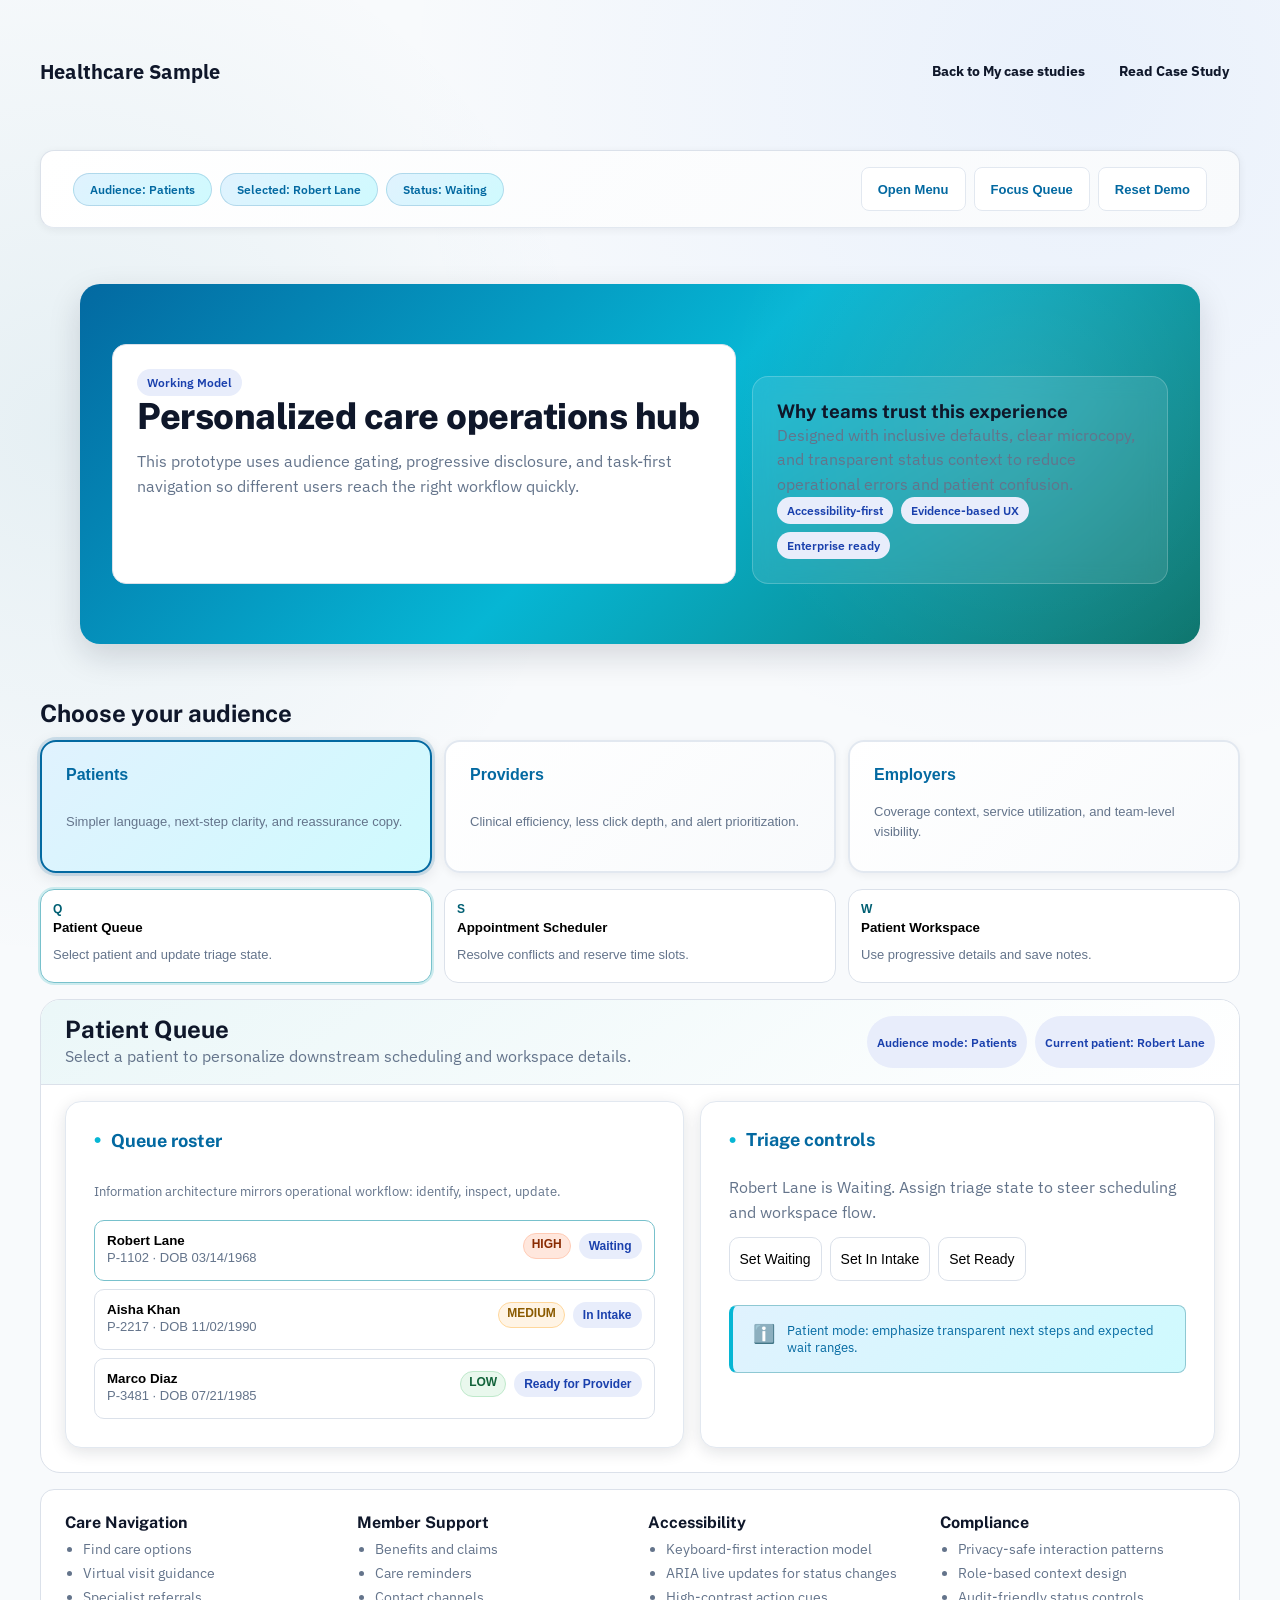
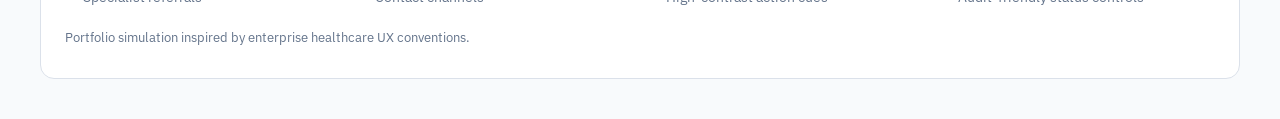
==== sample-healthcare.html @ 6c5a2706 "Initial commit" ====
<!doctype html>
<html lang="en" class="theme-healthcare">
  <head>
    <meta charset="UTF-8" />
    <meta name="viewport" content="width=device-width, initial-scale=1.0" />
    <title>Sample Work - Healthcare</title>
    <link rel="stylesheet" href="./domain-ui-themes.css" />
  </head>
  <body>
    <a class="skip-link" href="#mainExperience">Skip to patient operations</a>

    <main class="ui-shell health-shell">
      <header class="site-nav">
        <div class="brand">Healthcare Sample</div>
        <nav class="nav-links" aria-label="Page navigation">
          <a href="./index.html">Back to My case studies</a>
          <a href="./case-study-healthcare.html">Read Case Study</a>
        </nav>
      </header>

      <section class="utility-bar" aria-label="Persistent utility bar">
        <div class="utility-left">
          <span class="utility-chip" id="audienceChip">Audience: Patients</span>
          <span class="utility-chip" id="utilityPatientChip">Selected: Robert Lane</span>
          <span class="utility-chip" id="utilityStatusChip">Status: Waiting</span>
        </div>
        <div class="utility-right">
          <button class="utility-button" id="megaMenuToggle" type="button" aria-expanded="false" aria-controls="megaMenuPanel">Open Menu</button>
          <button class="utility-button" id="focusQueueBtn" type="button">Focus Queue</button>
          <button class="utility-button" id="resetDemoBtn" type="button">Reset Demo</button>
        </div>
      </section>

      <section id="megaMenuPanel" class="mega-menu" aria-label="Mega menu navigation">
        <div class="mega-grid">
          <article class="mega-col">
            <h3>Find Care</h3>
            <button type="button" data-spoke-jump="queue">Patient Queue and triage</button>
            <button type="button" data-spoke-jump="scheduler">Appointment slots</button>
            <button type="button" data-spoke-jump="workspace">Care workspace</button>
          </article>
          <article class="mega-col">
            <h3>Support</h3>
            <button type="button" data-audience="Patients">Patients guidance</button>
            <button type="button" data-audience="Providers">Providers workflow</button>
            <button type="button" data-audience="Employers">Employers oversight</button>
          </article>
          <article class="mega-col">
            <h3>Trust Center</h3>
            <p class="microcopy">HIPAA-aware design, keyboard-first controls, and plain-language guidance for safer care delivery.</p>
            <p class="microcopy">This is a portfolio simulation for enterprise healthcare UX patterns.</p>
          </article>
        </div>
      </section>

      <section class="hero-z">
        <article class="hero-main">
          <span class="ui-pill">Working Model</span>
          <h1>Personalized care operations hub</h1>
          <p>
            This prototype uses audience gating, progressive disclosure, and task-first navigation so different users reach the right workflow quickly.
          </p>
        </article>
        <aside class="hero-reassure" aria-label="Brand reassurance">
          <h3>Why teams trust this experience</h3>
          <p>
            Designed with inclusive defaults, clear microcopy, and transparent status context to reduce operational errors and patient confusion.
          </p>
          <div class="row-badges">
            <span class="ui-pill">Accessibility-first</span>
            <span class="ui-pill">Evidence-based UX</span>
            <span class="ui-pill">Enterprise ready</span>
          </div>
        </aside>
      </section>

      <section class="audience-gate" aria-label="Audience gating">
        <h2>Choose your audience</h2>
        <div class="audience-options" role="radiogroup" aria-label="Audience options">
          <button class="audience-card" type="button" data-audience="Patients" aria-pressed="true">
            <strong>Patients</strong>
            <span class="microcopy">Simpler language, next-step clarity, and reassurance copy.</span>
          </button>
          <button class="audience-card" type="button" data-audience="Providers" aria-pressed="false">
            <strong>Providers</strong>
            <span class="microcopy">Clinical efficiency, less click depth, and alert prioritization.</span>
          </button>
          <button class="audience-card" type="button" data-audience="Employers" aria-pressed="false">
            <strong>Employers</strong>
            <span class="microcopy">Coverage context, service utilization, and team-level visibility.</span>
          </button>
        </div>
      </section>

      <section class="task-rail" aria-label="Above-the-fold task rail">
        <button type="button" data-spoke="queue" aria-pressed="true">
          <span class="icon-label">Q</span>
          <strong>Patient Queue</strong>
          <span class="microcopy">Select patient and update triage state.</span>
        </button>
        <button type="button" data-spoke="scheduler" aria-pressed="false">
          <span class="icon-label">S</span>
          <strong>Appointment Scheduler</strong>
          <span class="microcopy">Resolve conflicts and reserve time slots.</span>
        </button>
        <button type="button" data-spoke="workspace" aria-pressed="false">
          <span class="icon-label">W</span>
          <strong>Patient Workspace</strong>
          <span class="microcopy">Use progressive details and save notes.</span>
        </button>
      </section>

      <section id="mainExperience" class="hub-and-spoke" aria-label="Hub and spoke operations model">
        <div class="hub-head">
          <div>
            <h2 id="hubTitle">Patient Queue</h2>
            <p id="hubContextText">Select a patient to personalize downstream scheduling and workspace details.</p>
          </div>
          <div class="row-badges">
            <span class="ui-pill" id="hubAudiencePill">Audience mode: Patients</span>
            <span class="ui-pill" id="hubPatientPill">Current patient: Robert Lane</span>
          </div>
        </div>

        <div class="hub-body">
          <section class="spoke is-visible" data-spoke-panel="queue">
            <div class="grid-two">
              <article class="panel">
                <h3>Queue roster</h3>
                <p class="microcopy">Information architecture mirrors operational workflow: identify, inspect, update.</p>
                <div class="patient-table" id="patientTable"></div>
              </article>

              <article class="panel">
                <h3>Triage controls</h3>
                <p id="queueContextLine">Select a patient to update status and care pathway.</p>
                <div class="action-row">
                  <button type="button" data-status="Waiting">Set Waiting</button>
                  <button type="button" data-status="In Intake">Set In Intake</button>
                  <button type="button" data-status="Ready for Provider">Set Ready</button>
                </div>
                <div class="info-alert" id="queueAudienceHint">Patient mode: emphasize transparent next steps and expected wait ranges.</div>
                <div class="live-region" aria-live="polite" id="queueLive"></div>
              </article>
            </div>
          </section>

          <section class="spoke" data-spoke-panel="scheduler">
            <div class="grid-two">
              <article class="panel">
                <h3>Slot board</h3>
                <p class="microcopy">Click a slot to schedule selected patient. Conflicts show prior to confirmation.</p>
                <div class="slot-list" id="slotList"></div>
              </article>

              <article class="panel">
                <h3>Contextual scheduling summary</h3>
                <p id="scheduleContextLine">No slot assigned yet.</p>
                <div class="ui-kpi">
                  <span class="ui-kpi-value" id="scheduledKpi">0</span>
                  <span class="ui-kpi-label">Newly scheduled visits</span>
                </div>
                <div class="info-alert" id="scheduleAudienceHint">Patient mode: display confidence language and appointment prep reminders.</div>
              </article>
            </div>
          </section>

          <section class="spoke" data-spoke-panel="workspace">
            <div class="grid-two">
              <article class="panel">
                <h3>Patient workspace</h3>
                <p id="workspaceContextLine">Personalized patient context appears here.</p>
                <details class="disclosure" open>
                  <summary>Intake checklist</summary>
                  <div class="disclosure-body check-list" id="taskChecklist"></div>
                </details>
                <details class="disclosure">
                  <summary>History and compliance</summary>
                  <div class="disclosure-body">
                    <p id="historyCopy">No history loaded yet.</p>
                  </div>
                </details>
              </article>

              <article class="panel">
                <h3>Notes and handoff</h3>
                <p class="microcopy">Progressive disclosure keeps advanced details optional while core tasks remain obvious.</p>
                <textarea id="workspaceNote" class="note-box" placeholder="Add note for cross-team handoff..."></textarea>
                <div class="action-row">
                  <button type="button" id="saveWorkspaceNote">Save note</button>
                </div>
                <div class="live-region" aria-live="polite" id="workspaceLive"></div>
              </article>
            </div>
          </section>
        </div>
      </section>

      <footer class="health-footer" aria-label="Comprehensive footer">
        <div class="health-footer-grid">
          <section>
            <h4>Care Navigation</h4>
            <ul>
              <li>Find care options</li>
              <li>Virtual visit guidance</li>
              <li>Specialist referrals</li>
            </ul>
          </section>
          <section>
            <h4>Member Support</h4>
            <ul>
              <li>Benefits and claims</li>
              <li>Care reminders</li>
              <li>Contact channels</li>
            </ul>
          </section>
          <section>
            <h4>Accessibility</h4>
            <ul>
              <li>Keyboard-first interaction model</li>
              <li>ARIA live updates for status changes</li>
              <li>High-contrast action cues</li>
            </ul>
          </section>
          <section>
            <h4>Compliance</h4>
            <ul>
              <li>Privacy-safe interaction patterns</li>
              <li>Role-based context design</li>
              <li>Audit-friendly status controls</li>
            </ul>
          </section>
        </div>
        <p class="microcopy">Portfolio simulation inspired by enterprise healthcare UX conventions.</p>
      </footer>
    </main>

    <script>
      const seedPatients = [
        {
          id: 'P-1102',
          name: 'Robert Lane',
          dob: '03/14/1968',
          severity: 'high',
          status: 'Waiting',
          provider: 'Dr. Smith',
          history: 'Diabetes management follow-up; previous visit marked no-show risk medium.',
          tasks: [
            { id: 'insurance', label: 'Insurance verified', done: false },
            { id: 'vitals', label: 'Vitals captured', done: false },
            { id: 'consent', label: 'Consent signed', done: false }
          ],
          note: '',
          expanded: false
        },
        {
          id: 'P-2217',
          name: 'Aisha Khan',
          dob: '11/02/1990',
          severity: 'medium',
          status: 'In Intake',
          provider: 'Dr. Patel',
          history: 'Follow-up from urgent care; allergy review pending confirmation.',
          tasks: [
            { id: 'insurance', label: 'Insurance verified', done: true },
            { id: 'vitals', label: 'Vitals captured', done: true },
            { id: 'consent', label: 'Consent signed', done: false }
          ],
          note: '',
          expanded: false
        },
        {
          id: 'P-3481',
          name: 'Marco Diaz',
          dob: '07/21/1985',
          severity: 'low',
          status: 'Ready for Provider',
          provider: 'Dr. Nguyen',
          history: 'Routine preventive visit; intake complete and waiting in room B.',
          tasks: [
            { id: 'insurance', label: 'Insurance verified', done: true },
            { id: 'vitals', label: 'Vitals captured', done: true },
            { id: 'consent', label: 'Consent signed', done: true }
          ],
          note: '',
          expanded: false
        }
      ];

      const seedSlots = [
        { time: '09:00 AM', state: 'booked', label: 'Booked', patientId: null },
        { time: '09:30 AM', state: 'available', label: 'Available', patientId: null },
        { time: '10:00 AM', state: 'conflict', label: 'Conflict risk', patientId: null },
        { time: '10:30 AM', state: 'booked', label: 'Booked', patientId: null },
        { time: '11:00 AM', state: 'available', label: 'Available', patientId: null },
        { time: '11:30 AM', state: 'available', label: 'Available', patientId: null },
        { time: '01:00 PM', state: 'booked', label: 'Booked', patientId: null },
        { time: '01:30 PM', state: 'available', label: 'Available', patientId: null }
      ];

      let patients = JSON.parse(JSON.stringify(seedPatients));
      let slots = JSON.parse(JSON.stringify(seedSlots));
      let selectedPatientIndex = 0;

      const audienceCopy = {
        Patients: {
          queue: 'Patient mode: emphasize transparent next steps and expected wait ranges.',
          scheduler: 'Patient mode: display confidence language and appointment prep reminders.'
        },
        Providers: {
          queue: 'Provider mode: highlight triage urgency and handoff readiness in fewer clicks.',
          scheduler: 'Provider mode: prioritize conflicts and fast reassignment to available providers.'
        },
        Employers: {
          queue: 'Employer mode: summarize status with care progress indicators and operational visibility.',
          scheduler: 'Employer mode: show capacity patterns and throughput impact by schedule decisions.'
        }
      };

      const audienceChip = document.getElementById('audienceChip');
      const utilityPatientChip = document.getElementById('utilityPatientChip');
      const utilityStatusChip = document.getElementById('utilityStatusChip');
      const megaMenuToggle = document.getElementById('megaMenuToggle');
      const megaMenuPanel = document.getElementById('megaMenuPanel');
      const focusQueueBtn = document.getElementById('focusQueueBtn');
      const resetDemoBtn = document.getElementById('resetDemoBtn');

      const audienceButtons = Array.from(document.querySelectorAll('.audience-card'));
      const railButtons = Array.from(document.querySelectorAll('[data-spoke]'));
      const spokePanels = Array.from(document.querySelectorAll('[data-spoke-panel]'));
      const spokeJumpButtons = Array.from(document.querySelectorAll('[data-spoke-jump]'));
      const audienceQuickButtons = Array.from(document.querySelectorAll('#megaMenuPanel [data-audience]'));

      const hubTitle = document.getElementById('hubTitle');
      const hubContextText = document.getElementById('hubContextText');
      const hubAudiencePill = document.getElementById('hubAudiencePill');
      const hubPatientPill = document.getElementById('hubPatientPill');

      const patientTable = document.getElementById('patientTable');
      const queueContextLine = document.getElementById('queueContextLine');
      const queueAudienceHint = document.getElementById('queueAudienceHint');
      const queueLive = document.getElementById('queueLive');

      const slotList = document.getElementById('slotList');
      const scheduleContextLine = document.getElementById('scheduleContextLine');
      const scheduledKpi = document.getElementById('scheduledKpi');
      const scheduleAudienceHint = document.getElementById('scheduleAudienceHint');

      const workspaceContextLine = document.getElementById('workspaceContextLine');
      const taskChecklist = document.getElementById('taskChecklist');
      const historyCopy = document.getElementById('historyCopy');
      const workspaceNote = document.getElementById('workspaceNote');
      const saveWorkspaceNote = document.getElementById('saveWorkspaceNote');
      const workspaceLive = document.getElementById('workspaceLive');

      function currentPatient() {
        return patients[selectedPatientIndex];
      }

      function severityClass(level) {
        if (level === 'high') return 'severity-pill sev-high';
        if (level === 'medium') return 'severity-pill sev-medium';
        return 'severity-pill sev-low';
      }

      function setSpoke(spoke) {
        railButtons.forEach((btn) => {
          btn.setAttribute('aria-pressed', String(btn.dataset.spoke === spoke));
        });
        spokePanels.forEach((panel) => {
          panel.classList.toggle('is-visible', panel.dataset.spokePanel === spoke);
        });

        if (spoke === 'queue') {
          hubTitle.textContent = 'Patient Queue';
          hubContextText.textContent = 'Select a patient to personalize downstream scheduling and workspace details.';
        } else if (spoke === 'scheduler') {
          hubTitle.textContent = 'Appointment Scheduler';
          hubContextText.textContent = 'Choose slots and resolve conflicts with contextual audience guidance.';
        } else {
          hubTitle.textContent = 'Patient Workspace';
          hubContextText.textContent = 'Progressive disclosure reveals details only when needed for focused care delivery.';
        }
      }

      function setAudience(audience) {
        audienceButtons.forEach((btn) => {
          btn.setAttribute('aria-pressed', String(btn.dataset.audience === audience));
        });
        audienceChip.textContent = `Audience: ${audience}`;
        hubAudiencePill.textContent = `Audience mode: ${audience}`;
        queueAudienceHint.textContent = audienceCopy[audience].queue;
        scheduleAudienceHint.textContent = audienceCopy[audience].scheduler;
      }

      function renderUtility() {
        const patient = currentPatient();
        utilityPatientChip.textContent = `Selected: ${patient.name}`;
        utilityStatusChip.textContent = `Status: ${patient.status}`;
        hubPatientPill.textContent = `Current patient: ${patient.name}`;
      }

      function renderQueue() {
        patientTable.innerHTML = '';
        patients.forEach((patient, index) => {
          const row = document.createElement('article');
          row.className = `patient-row${index === selectedPatientIndex ? ' is-selected' : ''}${patient.expanded ? ' is-expanded' : ''}`;

          const mainButton = document.createElement('button');
          mainButton.type = 'button';
          mainButton.className = 'patient-main';
          mainButton.innerHTML = `
            <span>
              <strong>${patient.name}</strong><br />
              <span class="microcopy">${patient.id} · DOB ${patient.dob}</span>
            </span>
            <span class="row-badges">
              <span class="${severityClass(patient.severity)}">${patient.severity.toUpperCase()}</span>
              <span class="ui-pill">${patient.status}</span>
            </span>
          `;

          mainButton.addEventListener('click', () => {
            selectedPatientIndex = index;
            updateAll();
            queueLive.textContent = `${patient.name} selected.`;
          });

          const details = document.createElement('div');
          details.className = 'patient-more';
          details.innerHTML = `<p>Provider: ${patient.provider}</p><p>${patient.history}</p>`;

          const expandBtn = document.createElement('button');
          expandBtn.type = 'button';
          expandBtn.className = 'utility-button';
          expandBtn.textContent = patient.expanded ? 'Hide details' : 'Show details';
          expandBtn.addEventListener('click', (event) => {
            event.stopPropagation();
            patient.expanded = !patient.expanded;
            updateAll();
          });

          details.appendChild(expandBtn);
          row.appendChild(mainButton);
          row.appendChild(details);
          patientTable.appendChild(row);
        });

        const selected = currentPatient();
        queueContextLine.textContent = `${selected.name} is ${selected.status}. Assign triage state to steer scheduling and workspace flow.`;
      }

      function renderScheduler() {
        const selected = currentPatient();
        slotList.innerHTML = '';

        slots.forEach((slot) => {
          const btn = document.createElement('button');
          btn.type = 'button';
          btn.className = `slot-row ${slot.state === 'booked' ? 'is-booked' : ''}${slot.state === 'conflict' ? ' is-conflict' : ''}${slot.state === 'scheduled' ? ' is-scheduled' : ''}`;
          btn.disabled = slot.state === 'booked';
          const assignText = slot.patientId ? ` · ${slot.patientId}` : '';
          btn.innerHTML = `<span><strong>${slot.time}</strong><br /><span class="microcopy">${slot.label}${assignText}</span></span><span>${slot.state === 'conflict' ? 'Resolve' : 'Select'}</span>`;

          btn.addEventListener('click', () => {
            if (slot.state === 'booked') return;

            if (slot.state === 'conflict') {
              slot.state = 'available';
              slot.label = 'Conflict resolved';
              updateAll();
              scheduleContextLine.textContent = `Conflict at ${slot.time} resolved. Choose again to schedule ${selected.name}.`;
              return;
            }

            slot.state = 'scheduled';
            slot.label = 'Scheduled';
            slot.patientId = selected.name;
            selected.status = 'Scheduled';
            scheduleContextLine.textContent = `${selected.name} scheduled at ${slot.time} with ${selected.provider}.`;
            updateAll();
          });

          slotList.appendChild(btn);
        });

        const scheduled = slots.filter((slot) => slot.state === 'scheduled').length;
        scheduledKpi.textContent = String(scheduled);
      }

      function renderWorkspace() {
        const selected = currentPatient();
        workspaceContextLine.textContent = `${selected.name} · ${selected.id} · Current status: ${selected.status}`;
        historyCopy.textContent = selected.history;
        workspaceNote.value = selected.note;

        taskChecklist.innerHTML = '';
        selected.tasks.forEach((task, idx) => {
          const label = document.createElement('label');
          const input = document.createElement('input');
          input.type = 'checkbox';
          input.checked = task.done;
          input.addEventListener('change', () => {
            selected.tasks[idx].done = input.checked;
            workspaceLive.textContent = `${task.label} ${input.checked ? 'completed' : 'reopened'} for ${selected.name}.`;
          });
          const text = document.createElement('span');
          text.textContent = task.label;
          label.appendChild(input);
          label.appendChild(text);
          taskChecklist.appendChild(label);
        });
      }

      function updateAll() {
        renderUtility();
        renderQueue();
        renderScheduler();
        renderWorkspace();
      }

      railButtons.forEach((btn) => {
        btn.addEventListener('click', () => {
          setSpoke(btn.dataset.spoke);
        });
      });

      spokeJumpButtons.forEach((btn) => {
        btn.addEventListener('click', () => {
          setSpoke(btn.dataset.spokeJump);
          megaMenuPanel.classList.remove('is-open');
          megaMenuToggle.setAttribute('aria-expanded', 'false');
        });
      });

      audienceButtons.forEach((btn) => {
        btn.addEventListener('click', () => {
          setAudience(btn.dataset.audience);
        });
      });

      audienceQuickButtons.forEach((btn) => {
        btn.addEventListener('click', () => {
          setAudience(btn.dataset.audience);
          megaMenuPanel.classList.remove('is-open');
          megaMenuToggle.setAttribute('aria-expanded', 'false');
        });
      });

      megaMenuToggle.addEventListener('click', () => {
        const open = !megaMenuPanel.classList.contains('is-open');
        megaMenuPanel.classList.toggle('is-open', open);
        megaMenuToggle.setAttribute('aria-expanded', String(open));
      });

      focusQueueBtn.addEventListener('click', () => {
        setSpoke('queue');
        document.getElementById('mainExperience').scrollIntoView({ behavior: 'smooth', block: 'start' });
      });

      resetDemoBtn.addEventListener('click', () => {
        patients = JSON.parse(JSON.stringify(seedPatients));
        slots = JSON.parse(JSON.stringify(seedSlots));
        selectedPatientIndex = 0;
        setAudience('Patients');
        setSpoke('queue');
        queueLive.textContent = 'Demo reset to default state.';
        workspaceLive.textContent = '';
        updateAll();
      });

      document.querySelectorAll('[data-status]').forEach((btn) => {
        btn.addEventListener('click', () => {
          const patient = currentPatient();
          patient.status = btn.dataset.status;
          queueLive.textContent = `${patient.name} status changed to ${patient.status}.`;
          updateAll();
        });
      });

      saveWorkspaceNote.addEventListener('click', () => {
        const patient = currentPatient();
        patient.note = workspaceNote.value.trim();
        workspaceLive.textContent = patient.note ? `Note saved for ${patient.name}.` : `Note cleared for ${patient.name}.`;
      });

      setAudience('Patients');
      setSpoke('queue');
      updateAll();
    </script>

    <style>
      /* ═══════════════════════════════════════════════════════════
         HEALTHCARE PREMIUM UI/UX DESIGN SYSTEM
         Medical-grade colors, accessibility-first, enterprise-ready
         ═══════════════════════════════════════════════════════════ */

      :root {
        --hc-primary: #0369a1;      /* Deep clinical blue */
        --hc-secondary: #06b6d4;    /* Cyan accent */
        --hc-success: #10b981;      /* Healthy green */
        --hc-warning: #f59e0b;      /* Caution amber */
        --hc-danger: #ef4444;       /* Alert red */
        --hc-neutral-light: #f8fafc;
        --hc-neutral-mid: #e2e8f0;
        --hc-neutral-dark: #1e293b;
        --hc-shadow-sm: 0 2px 8px rgba(15,23,42,.06);
        --hc-shadow-md: 0 4px 16px rgba(15,23,42,.12);
        --hc-shadow-lg: 0 12px 32px rgba(15,23,42,.15);
      }

      /* ── PREMIUM ANIMATION LIBRARY ── */
      @keyframes hcFadeInUp {
        from { opacity:0; transform:translateY(20px); }
        to   { opacity:1; transform:translateY(0); }
      }
      @keyframes hcSlideInLeft {
        from { opacity:0; transform:translateX(-24px); }
        to   { opacity:1; transform:translateX(0); }
      }
      @keyframes hcSlideInRight {
        from { opacity:0; transform:translateX(24px); }
        to   { opacity:1; transform:translateX(0); }
      }
      @keyframes hcPulseUrgent {
        0%,100%  { box-shadow: 0 0 0 0 rgba(239,68,68,.6), 0 4px 16px rgba(239,68,68,.2); }
        50%      { box-shadow: 0 0 0 12px rgba(239,68,68,0),  0 4px 16px rgba(239,68,68,.1); }
      }
      @keyframes hcPulseWait {
        0%,100%  { box-shadow: 0 0 0 0 rgba(245,158,11,.5), 0 4px 16px rgba(245,158,11,.15); }
        50%      { box-shadow: 0 0 0 10px rgba(245,158,11,0), 0 4px 16px rgba(245,158,11,.08); }
      }
      @keyframes hcPulseSuccess {
        0%,100%  { box-shadow: 0 0 0 0 rgba(16,185,129,.5), 0 4px 16px rgba(16,185,129,.15); }
        50%      { box-shadow: 0 0 0 10px rgba(16,185,129,0), 0 4px 16px rgba(16,185,129,.08); }
      }
      @keyframes hcCountUp {
        from { transform:scale(.6); opacity:0; }
        to   { transform:scale(1);  opacity:1; }
      }
      @keyframes hcHeartbeat {
        0%,100% { transform:scale(1); }
        25%     { transform:scale(1.05); }
        50%     { transform:scale(1.1); }
        75%     { transform:scale(1.05); }
      }
      @keyframes hcGlow {
        0%   { box-shadow:0 0 0 0 rgba(3,105,161,.6); }
        100% { box-shadow:0 0 0 12px rgba(3,105,161,0); }
      }
      @keyframes hcShimmer {
        0%   { background-position:-1000px 0; }
        100% { background-position: 1000px 0; }
      }
      @keyframes hcBounceIn {
        0%   { transform:scale(0); opacity:0; }
        60%  { transform:scale(1.15); opacity:1; }
        100% { transform:scale(1); }
      }
      @keyframes hcStatusPulse {
        0%,100% { opacity:1; }
        50%      { opacity:.5; }
      }

      /* ── UTILITY ANIMATIONS ── */
      .anim-hc-fade { animation: hcFadeInUp .5s ease both; }
      .anim-hc-slide { animation: hcSlideInLeft .4s ease both; }
      .anim-hc-pulse { animation: hcPulseWait 2s infinite; }

      /* ── HERO SECTION PREMIUM REDESIGN ── */
      .hero-z {
        background: linear-gradient(135deg, #0369a1 0%, #06b6d4 50%, #0f766e 100%);
        padding: 60px 32px;
        border-radius: 20px;
        color: white;
        margin: 40px;
        box-shadow: var(--hc-shadow-lg);
        position: relative;
        overflow: hidden;
        animation: hcFadeInUp .7s ease .2s both;
      }

      .hero-z::before {
        content: '';
        position: absolute;
        top: -50%;
        right: -10%;
        width: 600px;
        height: 600px;
        background: radial-gradient(circle, rgba(255,255,255,.1) 0%, transparent 70%);
        border-radius: 50%;
        animation: hcGlow 3s ease-in-out infinite;
      }

      .hero-main h1 {
        font-size: 36px;
        font-weight: 800;
        margin: 0 0 12px;
        letter-spacing: -.5px;
        position: relative;
        z-index: 1;
      }

      .hero-reassure {
        margin-top: 32px;
        padding: 24px;
        background: rgba(255,255,255,.1);
        border-radius: 16px;
        backdrop-filter: blur(10px);
        border: 1px solid rgba(255,255,255,.2);
        position: relative;
        z-index: 1;
        animation: hcSlideInRight .5s ease .4s both;
      }

      /* ── AUDIENCE GATE CARDS ── */
      .audience-card {
        background: linear-gradient(135deg, #ffffff 0%, #f8fafc 100%);
        border: 2px solid var(--hc-neutral-mid);
        border-radius: 16px;
        padding: 24px;
        text-align: left;
        cursor: pointer;
        transition: all .3s cubic-bezier(.22,1,.36,1);
        box-shadow: var(--hc-shadow-sm);
        position: relative;
        overflow: hidden;
        animation: hcBounceIn .5s ease both;
      }

      .audience-card::before {
        content: '';
        position: absolute;
        top: 0;
        left: -100%;
        width: 100%;
        height: 100%;
        background: linear-gradient(90deg, transparent, rgba(255,255,255,.3), transparent);
        transition: left .5s ease;
      }

      .audience-card:hover::before {
        left: 100%;
      }

      .audience-card[aria-pressed="true"] {
        border-color: var(--hc-primary);
        background: linear-gradient(135deg, #e0f2fe 0%, #cffafe 100%);
        box-shadow: 0 0 0 3px rgba(3,105,161,.15), var(--hc-shadow-md);
        transform: translateY(-4px);
      }

      .audience-card strong {
        display: block;
        font-size: 16px;
        font-weight: 700;
        color: var(--hc-primary);
        margin-bottom: 6px;
      }

      /* ── PANEL CARDS PREMIUM STYLE ── */
      .panel {
        background: white;
        border-radius: 16px;
        padding: 28px;
        box-shadow: var(--hc-shadow-md);
        border: 1px solid var(--hc-neutral-mid);
        transition: all .3s ease;
        animation: hcFadeInUp .5s ease both;
      }

      .panel:hover {
        box-shadow: var(--hc-shadow-lg);
        transform: translateY(-2px);
      }

      .panel h3 {
        font-size: 18px;
        font-weight: 700;
        color: var(--hc-primary);
        margin: 0 0 12px;
        display: flex;
        align-items: center;
        gap: 10px;
      }

      .panel h3::before {
        content: '●';
        font-size: 12px;
        color: var(--hc-secondary);
        animation: hcStatusPulse 2s infinite;
      }

      /* ── STATUS BADGES PREMIUM ── */
      .status-badge {
        display: inline-flex;
        align-items: center;
        gap: 8px;
        padding: 8px 14px;
        border-radius: 20px;
        font-size: 12px;
        font-weight: 700;
        text-transform: uppercase;
        letter-spacing: .5px;
      }

      .status-urgent {
        background: linear-gradient(135deg, #fee2e2 0%, #fecaca 100%);
        color: #991b1b;
        animation: hcPulseUrgent 2s infinite;
      }

      .status-waiting {
        background: linear-gradient(135deg, #fef3c7 0%, #fcd34d 100%);
        color: #92400e;
        animation: hcPulseWait 2.5s infinite;
      }

      .status-ready {
        background: linear-gradient(135deg, #dcfce7 0%, #bbf7d0 100%);
        color: #166534;
        animation: hcPulseSuccess 2s infinite;
      }

      /* ── KPI CARDS ENHANCED ── */
      .ui-kpi {
        background: linear-gradient(135deg, #e0f2fe 0%, #cffafe 100%);
        border-radius: 16px;
        padding: 24px;
        text-align: center;
        margin: 16px 0;
        border: 1px solid rgba(3,105,161,.2);
        box-shadow: inset 0 2px 8px rgba(3,105,161,.06);
        animation: hcFadeInUp .5s ease .2s both;
      }

      .ui-kpi-value {
        display: block;
        font-size: 42px;
        font-weight: 800;
        color: var(--hc-primary);
        margin-bottom: 6px;
        animation: hcCountUp .6s cubic-bezier(.22,1,.36,1) .4s both;
      }

      .ui-kpi-label {
        font-size: 12px;
        font-weight: 600;
        color: rgba(3,105,161,.7);
        text-transform: uppercase;
        letter-spacing: .5px;
      }

      /* ── QUEUE ROW PREMIUM DESIGN ── */
      .queue-row {
        background: white;
        border-radius: 12px;
        padding: 16px 20px;
        margin-bottom: 12px;
        border-left: 4px solid var(--hc-secondary);
        box-shadow: 0 2px 6px rgba(0,0,0,.04);
        cursor: pointer;
        transition: all .3s ease;
        animation: hcSlideInLeft .4s ease both;
        position: relative;
        overflow: hidden;
      }

      .queue-row::after {
        content: '';
        position: absolute;
        top: 0;
        right: 0;
        width: 0;
        height: 100%;
        background: rgba(3,105,161,.03);
        transition: width .3s ease;
      }

      .queue-row:hover {
        border-left-color: var(--hc-primary);
        box-shadow: var(--hc-shadow-md);
        transform: translateX(4px);
      }

      .queue-row:hover::after {
        width: 100%;
      }

      .queue-row[data-status="urgent"] {
        border-left-color: var(--hc-danger);
      }

      .queue-row[data-status="waiting"] {
        border-left-color: var(--hc-warning);
      }

      /* ── BUTTON PREMIUM STYLE ── */
      button {
        position: relative;
        overflow: hidden;
        transition: all .25s cubic-bezier(.22,1,.36,1);
      }

      button:hover {
        transform: translateY(-2px);
        box-shadow: var(--hc-shadow-md);
      }

      button:active {
        transform: scale(.98);
      }

      /* ── DISCLOSURE/DETAILS ENHANCED ── */
      .disclosure {
        background: linear-gradient(135deg, #f8fafc 0%, #f1f5f9 100%);
        border-radius: 12px;
        overflow: hidden;
        margin-bottom: 12px;
        border: 1px solid var(--hc-neutral-mid);
      }

      .disclosure > summary {
        padding: 16px 20px;
        cursor: pointer;
        font-weight: 700;
        color: var(--hc-primary);
        user-select: none;
        display: flex;
        justify-content: space-between;
        align-items: center;
        transition: background .2s ease;
      }

      .disclosure > summary:hover {
        background: rgba(3,105,161,.05);
      }

      .disclosure-body {
        padding: 16px 20px;
        background: white;
        border-top: 1px solid var(--hc-neutral-mid);
        animation: hcFadeInUp .3s ease;
      }

      /* ── CHECKLIST ITEMS ── */
      .check-list {
        display: flex;
        flex-direction: column;
        gap: 10px;
      }

      .check-list > div {
        display: flex;
        align-items: center;
        gap: 12px;
        padding: 12px;
        background: linear-gradient(135deg, #f0fdf4 0%, #ecfdf5 100%);
        border-radius: 8px;
        border: 1px solid #d1fae6;
        transition: all .2s ease;
        animation: hcSlideInLeft .3s ease;
      }

      .check-list > div:hover {
        background: linear-gradient(135deg, #dcfce7 0%, #bbf7d0 100%);
        transform: translateX(4px);
      }

      .check-list input[type="checkbox"] {
        width: 20px;
        height: 20px;
        cursor: pointer;
        accent-color: var(--hc-success);
      }

      /* ── INFO ALERTS WITH ICONS ── */
      .info-alert {
        padding: 16px 20px;
        background: linear-gradient(135deg, #e0f2fe 0%, #cffafe 100%);
        border-left: 4px solid var(--hc-secondary);
        border-radius: 8px;
        font-size: 13px;
        color: #0369a1;
        margin: 12px 0;
        display: flex;
        align-items: flex-start;
        gap: 12px;
        animation: hcSlideInRight .4s ease;
      }

      .info-alert::before {
        content: 'ℹ️';
        flex-shrink: 0;
        font-size: 18px;
      }

      /* ── UTILITY BAR REDESIGN ── */
      .utility-bar {
        background: linear-gradient(135deg, #ffffff 0%, #f8fafc 100%);
        border-bottom: 1px solid var(--hc-neutral-mid);
        padding: 16px 32px;
        display: flex;
        justify-content: space-between;
        align-items: center;
        gap: 20px;
        box-shadow: var(--hc-shadow-sm);
        animation: hcSlideInLeft .4s ease;
      }

      .utility-chip {
        padding: 8px 16px;
        background: linear-gradient(135deg, #e0f2fe 0%, #cffafe 100%);
        border-radius: 20px;
        font-size: 12px;
        font-weight: 600;
        color: var(--hc-primary);
        border: 1px solid rgba(3,105,161,.2);
        transition: all .2s ease;
        animation: hcBounceIn .4s ease both;
      }

      .utility-chip:hover {
        transform: scale(1.05);
        box-shadow: 0 4px 12px rgba(3,105,161,.2);
      }

      .utility-button {
        padding: 10px 16px;
        background: white;
        border: 1px solid var(--hc-neutral-mid);
        border-radius: 8px;
        font-size: 13px;
        font-weight: 600;
        color: var(--hc-primary);
        cursor: pointer;
        transition: all .2s ease;
      }

      .utility-button:hover {
        background: var(--hc-primary);
        color: white;
        border-color: var(--hc-primary);
      }

      /* ── MEGA MENU ENHANCED ── */
      .mega-menu {
        background: white;
        border-bottom: 1px solid var(--hc-neutral-mid);
        max-height: 0;
        overflow: hidden;
        opacity: 0;
        transition: max-height .4s cubic-bezier(.22,1,.36,1), opacity .3s ease;
      }

      .mega-menu.is-open {
        max-height: 500px;
        opacity: 1;
      }

      .mega-grid {
        display: grid;
        grid-template-columns: repeat(auto-fit, minmax(250px, 1fr));
        gap: 32px;
        padding: 28px 32px;
      }

      .mega-col h3 {
        font-size: 16px;
        font-weight: 700;
        color: var(--hc-primary);
        margin: 0 0 16px;
      }

      .mega-col button {
        display: block;
        width: 100%;
        text-align: left;
        padding: 12px;
        background: none;
        border: none;
        border-radius: 8px;
        color: #475569;
        font-size: 14px;
        cursor: pointer;
        transition: all .2s ease;
        margin-bottom: 8px;
      }

      .mega-col button:hover {
        background: #e0f2fe;
        color: var(--hc-primary);
        transform: translateX(4px);
      }

      /* ── TEXT ENHANCEMENTS ── */
      .microcopy {
        font-size: 13px;
        color: #64748b;
        line-height: 1.5;
        margin: 6px 0;
      }

      /* ── RESPONSIVE & ACCESSIBILITY ── */
      @media (prefers-reduced-motion: reduce) {
        *, *::before, *::after {
          animation-duration: 1ms !important;
          transition-duration: 1ms !important;
        }
      }

      @media (max-width: 768px) {
        .hero-z {
          padding: 40px 20px;
          margin: 20px;
        }

        .mega-grid {
          grid-template-columns: 1fr;
          gap: 20px;
        }

        .panel {
          padding: 20px;
        }
      }

      /* ── INTERACTIVE GRAPHICS ── */
      .status-dot {
        display: inline-block;
        width: 10px;
        height: 10px;
        border-radius: 50%;
        margin-right: 6px;
        animation: hcStatusPulse 2s infinite;
      }

      .status-dot.urgent { background: var(--hc-danger); }
      .status-dot.waiting { background: var(--hc-warning); }
      .status-dot.ready { background: var(--hc-success); }

      /* ── EXISTING ANIMATION CLASSES ── */
      @keyframes hcFadeInUp {
        from { opacity:0; transform:translateY(20px); }
        to   { opacity:1; transform:translateY(0); }
      }
      @keyframes hcSlideInLeft {
        from { opacity:0; transform:translateX(-20px); }
        to   { opacity:1; transform:translateX(0); }
      }
      @keyframes hcSlideInRight {
        from { opacity:0; transform:translateX(20px); }
        to   { opacity:1; transform:translateX(0); }
      }
      @keyframes hcPulseUrgent {
        0%,100% { box-shadow: 0 0 0 0 rgba(239,68,68,.5); }
        50%      { box-shadow: 0 0 0 8px rgba(239,68,68,0); }
      }
      @keyframes hcPulseNormal {
        0%,100% { opacity:1; }
        50%      { opacity:.65; }
      }
      @keyframes hcCountUp {
        from { transform:scale(.8); opacity:0; }
        to   { transform:scale(1);  opacity:1; }
      }
      @keyframes hcShimmer {
        0%   { background-position:-400px 0; }
        100% { background-position: 400px 0; }
      }
      @keyframes hcRipple {
        to { transform:scale(4); opacity:0; }
      }
      @keyframes hcStatusBlink {
        0%,49% { opacity:1; }
        50%,100% { opacity:.4; }
      }

      /* ── Apply entrance animations to key sections ── */
      .hero-z         { animation: hcFadeInUp .6s ease .1s both; }
      .hero-kpis      { animation: hcFadeInUp .5s ease .3s both; }
      .utility-bar    { animation: hcSlideInLeft .4s ease 0s both; }

      /* Queue items stagger */
      .queue-row:nth-child(1)  { animation: hcSlideInLeft .4s ease .1s both; }
      .queue-row:nth-child(2)  { animation: hcSlideInLeft .4s ease .2s both; }
      .queue-row:nth-child(3)  { animation: hcSlideInLeft .4s ease .3s both; }
      .queue-row:nth-child(4)  { animation: hcSlideInLeft .4s ease .4s both; }
      .queue-row:nth-child(5)  { animation: hcSlideInLeft .4s ease .5s both; }
      .queue-row:nth-child(6)  { animation: hcSlideInLeft .4s ease .6s both; }
      .queue-row:nth-child(n+7){ animation: hcSlideInLeft .4s ease .65s both; }

      /* KPI numbers count-up appearance */
      .kpi-number, .stat-number {
        animation: hcCountUp .5s cubic-bezier(.22,1,.36,1) .4s both;
        display: inline-block;
      }

      /* Urgent/waiting status pulse */
      .badge-urgent, [class*="urgent"], .status-urgent {
        animation: hcPulseUrgent 2s infinite;
      }
      .status-waiting, .badge-waiting {
        animation: hcPulseNormal 2.5s infinite;
      }

      /* Card hover lift */
      .card, .sample-frame, .kpi-card, .stat-card, .workspace-panel {
        transition: transform .2s ease, box-shadow .2s ease;
      }
      .card:hover, .kpi-card:hover, .stat-card:hover, .workspace-panel:hover {
        transform: translateY(-3px);
        box-shadow: 0 8px 24px rgba(0,0,0,.1);
      }

      /* Queue row hover highlight */
      .queue-row {
        transition: background .15s ease, transform .15s ease;
      }
      .queue-row:hover {
        background: rgba(14,165,233,.06) !important;
        transform: translateX(3px);
      }

      /* Button interaction */
      .utility-button, .btn, button[type="button"] {
        transition: transform .15s ease, box-shadow .15s ease, background .2s ease;
        position: relative; overflow: hidden;
      }
      .utility-button:hover, .btn:hover {
        transform: translateY(-1px);
        box-shadow: 0 4px 12px rgba(0,0,0,.15);
      }
      .utility-button:active, .btn:active {
        transform: scale(.98);
      }

      /* Focus ring enhancement */
      :focus-visible {
        outline: 3px solid #0ea5e9;
        outline-offset: 2px;
        border-radius: 4px;
      }

      /* Spoke panels fade in */
      .spoke-panel, [id^="spoke"] {
        animation: hcFadeInUp .35s ease both;
      }

      /* Scheduler slots animate on appear */
      .slot-btn, .slot-item, [class*="slot"] {
        animation: hcFadeInUp .3s ease both;
        transition: background .2s ease, transform .15s ease, border-color .2s ease;
      }
      .slot-btn:hover, .slot-item:hover {
        transform: translateY(-1px) scale(1.02);
      }

      /* Task items stagger */
      .task-item:nth-child(1) { animation: hcSlideInRight .35s ease .1s both; }
      .task-item:nth-child(2) { animation: hcSlideInRight .35s ease .2s both; }
      .task-item:nth-child(3) { animation: hcSlideInRight .35s ease .3s both; }
      .task-item:nth-child(4) { animation: hcSlideInRight .35s ease .4s both; }
      .task-item:nth-child(n+5){ animation: hcSlideInRight .35s ease .5s both; }

      /* Mega menu slide down */
      .mega-menu {
        transition: max-height .35s cubic-bezier(.22,1,.36,1), opacity .25s ease;
        overflow: hidden;
        max-height: 0;
        opacity: 0;
      }
      .mega-menu.is-open {
        max-height: 400px;
        opacity: 1;
      }

      /* Status chip pulse */
      .utility-chip {
        transition: all .2s ease;
      }
      .utility-chip:hover {
        transform: scale(1.03);
        filter: brightness(1.08);
      }

      /* Prefers-reduced-motion override */
      @media (prefers-reduced-motion:reduce) {
        *, *::before, *::after {
          animation-duration: 1ms !important;
          transition-duration: 1ms !important;
        }
      }
    </style>
  </body>
</html>
---- domain-ui-themes.css ----
@import url('https://fonts.googleapis.com/css2?family=DM+Sans:wght@400;500;700&family=IBM+Plex+Mono:wght@400;500;600&family=IBM+Plex+Sans:wght@400;500;600;700&family=JetBrains+Mono:wght@400;500;700&family=Public+Sans:wght@400;500;600;700;800&family=Sora:wght@500;600;700;800&family=Source+Sans+3:wght@400;500;600;700&family=Space+Grotesk:wght@500;600;700&family=Space+Mono:wght@400;700&display=swap');

:root {
  --radius-xs: 6px;
  --radius-sm: 10px;
  --radius-md: 14px;
  --radius-lg: 20px;

  --space-1: 4px;
  --space-2: 8px;
  --space-3: 12px;
  --space-4: 16px;
  --space-5: 24px;
  --space-6: 32px;
  --space-7: 48px;

  --shadow-sm: 0 2px 8px rgba(2, 6, 23, 0.08);
  --shadow-md: 0 12px 28px rgba(2, 6, 23, 0.12);
  --shadow-lg: 0 20px 48px rgba(2, 6, 23, 0.18);

  --motion-fast: 120ms ease;
  --motion-base: 220ms ease;
  --motion-slow: 320ms ease;

  --text-xs: 12px;
  --text-sm: 14px;
  --text-md: 16px;
  --text-lg: 20px;
  --text-xl: 28px;
  --text-2xl: 40px;

  /* Accessibility: Reduced motion default values */
  --tx-duration: var(--motion-fast);
  --tx-property: transform, box-shadow, border-color;
}

/* ACCESSIBILITY: Prefers reduced motion */
@media (prefers-reduced-motion: reduce) {
  :root {
    --motion-fast: 1ms ease;
    --motion-base: 1ms ease;
    --motion-slow: 1ms ease;
  }

  *,
  *::before,
  *::after {
    animation-duration: 0.01ms !important;
    animation-iteration-count: 1 !important;
    transition-duration: 0.01ms !important;
  }
}

/* ACCESSIBILITY: High contrast mode support */
@media (prefers-contrast: more) {
  body {
    --border: #404040;
  }

  .ui-btn:focus-visible {
    outline-width: 4px;
  }
}

/* ACCESSIBILITY: Skip to content link */
.skip-link {
  position: absolute;
  left: -9999px;
  top: -9999px;
  z-index: 9999;
  width: 1px;
  height: 1px;
  overflow: hidden;
}

.skip-link:focus {
  left: 50%;
  top: 10px;
  transform: translateX(-50%);
  width: auto;
  height: auto;
  padding: 10px 16px;
  background: var(--primary);
  color: var(--primary-contrast);
  border-radius: var(--radius-sm);
  text-decoration: none;
  z-index: 9999;
  box-shadow: var(--shadow-md);
}

/* ACCESSIBILITY: Screen reader only text */
.sr-only {
  position: absolute;
  left: -10000px;
  width: 1px;
  height: 1px;
  overflow: hidden;
}

/* ACCESSIBILITY: Focus visible styles for all interactive elements */
*:focus-visible {
  outline: 3px solid var(--accent);
  outline-offset: 2px;
}

/* ACCESSIBILITY: Ensure button minimum touch target size (44x44px) */
button,
a[role="button"],
[role="tab"],
[role="menuitem"] {
  min-height: 44px;
  min-width: 44px;
}

/* Base semantic tokens. Theme classes below override these values. */
body {
  --bg: #f8fafc;
  --surface: #ffffff;
  --surface-2: #f1f5f9;
  --ink: #0f172a;
  --muted: #64748b;
  --border: #dbe1ea;
  --primary: #1d4ed8;
  --primary-contrast: #ffffff;
  --accent: #3b82f6;
  --positive: #16a34a;
  --warning: #d97706;
  --negative: #dc2626;

  font-family: 'IBM Plex Sans', sans-serif;
  color: var(--ink);
  background:
    radial-gradient(circle at 85% 5%, rgba(59, 130, 246, 0.08), transparent 35%),
    radial-gradient(circle at 5% 25%, rgba(14, 116, 144, 0.08), transparent 30%),
    var(--bg);
}

h1,
h2,
h3,
h4 {
  margin: 0;
  color: var(--ink);
  line-height: 1.15;
}

p {
  margin: 0;
  color: var(--muted);
  line-height: 1.55;
}

.ui-shell {
  max-width: 1200px;
  margin: 0 auto;
  padding: var(--space-6) var(--space-5);
}

.ui-card {
  background: var(--surface);
  border: 1px solid var(--border);
  border-radius: var(--radius-md);
  box-shadow: var(--shadow-sm);
  transition: transform var(--motion-fast), box-shadow var(--motion-fast), border-color var(--motion-fast);
}

.ui-card:hover {
  transform: translateY(-2px);
  box-shadow: var(--shadow-md);
  border-color: color-mix(in srgb, var(--primary) 30%, var(--border));
}

.ui-pill {
  display: inline-flex;
  align-items: center;
  gap: 6px;
  padding: 6px 10px;
  border-radius: 999px;
  background: color-mix(in srgb, var(--primary) 10%, var(--surface));
  color: color-mix(in srgb, var(--primary) 75%, var(--ink));
  font-size: var(--text-xs);
  font-weight: 600;
}

.ui-btn {
  border: 0;
  border-radius: var(--radius-sm);
  padding: 10px 14px;
  font-size: var(--text-sm);
  font-weight: 700;
  cursor: pointer;
  transition: transform var(--motion-fast), box-shadow var(--motion-fast), filter var(--motion-fast);
  /* WCAG 2.1: Ensure minimum touch target */
  min-height: 44px;
  min-width: 44px;
  display: inline-flex;
  align-items: center;
  justify-content: center;
}

.ui-btn:focus-visible {
  outline: 3px solid color-mix(in srgb, var(--accent) 55%, white);
  outline-offset: 2px;
}

.ui-btn:disabled {
  opacity: 0.6;
  cursor: not-allowed;
}

.ui-btn-primary {
  color: var(--primary-contrast);
  background: linear-gradient(135deg, var(--primary), color-mix(in srgb, var(--primary) 76%, black));
  box-shadow: 0 8px 20px color-mix(in srgb, var(--primary) 30%, transparent);
}

.ui-btn-primary:hover:not(:disabled) {
  transform: translateY(-1px);
  filter: saturate(1.05);
}

.ui-btn-ghost {
  color: var(--ink);
  background: transparent;
  border: 1px solid var(--border);
}

.ui-btn-ghost:hover:not(:disabled) {
  background: var(--surface-2);
}

.ui-kpi {
  display: grid;
  gap: 6px;
  padding: var(--space-4);
  border-radius: var(--radius-sm);
  background: var(--surface-2);
  border: 1px solid color-mix(in srgb, var(--border) 75%, transparent);
}

.ui-kpi-value {
  font: 700 var(--text-xl)/1 'IBM Plex Mono', monospace;
  color: var(--ink);
}

.ui-kpi-label {
  font-size: var(--text-sm);
  color: var(--muted);
}

/* Healthcare theme: calm, structured, low stress. */
.theme-healthcare {
  --bg: #f2fbfc;
  --surface: #ffffff;
  --surface-2: #edf7f8;
  --ink: #0f2940;
  --muted: #4e6b7a;
  --border: #cde4ea;
  --primary: #0e7490;
  --primary-contrast: #ffffff;
  --accent: #14b8a6;
  --positive: #16a34a;
  --warning: #ca8a04;
  --negative: #dc2626;

  font-family: 'Public Sans', 'Source Sans 3', sans-serif;
}

.theme-healthcare h1,
.theme-healthcare h2,
.theme-healthcare h3,
.theme-healthcare h4 {
  font-family: 'Public Sans', 'Source Sans 3', sans-serif;
  font-weight: 700;
}

.theme-healthcare .ui-record-id {
  font-family: 'JetBrains Mono', monospace;
  font-size: var(--text-xs);
  letter-spacing: 0.03em;
}

.pattern-healthcare {
  display: grid;
  grid-template-columns: 240px minmax(0, 1fr) 300px;
  gap: var(--space-4);
}

/* Investment theme: premium, precise, data-forward. */
.theme-investment {
  --bg: #fffbf5;
  --surface: #ffffff;
  --surface-2: #f8f2e8;
  --ink: #111827;
  --muted: #5b6473;
  --border: #e9ddca;
  --primary: #0f766e;
  --primary-contrast: #ffffff;
  --accent: #f59e0b;
  --positive: #15803d;
  --warning: #d97706;
  --negative: #b91c1c;

  font-family: 'IBM Plex Sans', sans-serif;
}

.theme-investment h1,
.theme-investment h2,
.theme-investment h3,
.theme-investment h4 {
  font-family: 'Sora', sans-serif;
  font-weight: 700;
}

.theme-investment .ui-numeric {
  font-family: 'IBM Plex Mono', monospace;
  font-weight: 600;
}

.pattern-investment {
  display: grid;
  grid-template-columns: repeat(12, minmax(0, 1fr));
  gap: var(--space-4);
}

.pattern-investment .ui-card-wide {
  grid-column: span 8;
}

.pattern-investment .ui-card-side {
  grid-column: span 4;
}

/* Retail theme: expressive, energetic, conversion-focused. */
.theme-retail {
  --bg: #fff8f0;
  --surface: #ffffff;
  --surface-2: #fff1e1;
  --ink: #1f2937;
  --muted: #5f6b7c;
  --border: #f1d9bf;
  --primary: #ea580c;
  --primary-contrast: #ffffff;
  --accent: #2563eb;
  --positive: #16a34a;
  --warning: #d97706;
  --negative: #dc2626;

  font-family: 'DM Sans', sans-serif;
}

.theme-retail h1,
.theme-retail h2,
.theme-retail h3,
.theme-retail h4 {
  font-family: 'Space Grotesk', sans-serif;
  font-weight: 700;
}

.theme-retail .ui-price {
  font-family: 'Space Mono', monospace;
  font-weight: 700;
}

.pattern-retail {
  display: grid;
  grid-template-columns: repeat(auto-fit, minmax(220px, 1fr));
  gap: var(--space-4);
}

/* Mobile adjustments for all patterns. */
@media (max-width: 980px) {
  .ui-shell {
    padding: var(--space-5) var(--space-4);
  }

  .pattern-healthcare {
    grid-template-columns: 1fr;
  }

  .pattern-investment {
    grid-template-columns: 1fr;
  }

  .pattern-investment .ui-card-wide,
  .pattern-investment .ui-card-side {
    grid-column: span 1;
  }

  .pattern-retail {
    grid-template-columns: repeat(2, minmax(0, 1fr));
  }

  .domain-section {
    padding: var(--space-4);
  }

  .case-card {
    padding: var(--space-4);
  }

  .case-title-row {
    flex-direction: column;
  }

  h1 {
    font-size: clamp(24px, 4vw, 40px);
  }

  h2 {
    font-size: clamp(20px, 3.5vw, 32px);
  }
}

/* TABLET: 641px - 980px */
@media (max-width: 768px) {
  .ui-shell {
    padding: var(--space-4) var(--space-3);
  }

  .site-nav {
    flex-direction: column;
    align-items: flex-start;
    margin-bottom: var(--space-4);
  }

  .nav-links {
    flex-direction: column;
    gap: var(--space-1);
    width: 100%;
  }

  .nav-links a {
    min-width: 100%;
  }

  .domain-header {
    flex-direction: column;
    gap: var(--space-3);
  }

  .kpi-grid {
    grid-template-columns: 1fr;
  }

  .case-actions {
    flex-direction: column;
  }

  .case-actions a {
    width: 100%;
    text-align: center;
  }

  .sample-frame-grid {
    grid-template-columns: 1fr;
  }

  .color-grid {
    grid-template-columns: repeat(2, 1fr);
  }

  .component-grid {
    grid-template-columns: 1fr;
  }
}

/* MOBILE: 0 - 640px */
@media (max-width: 640px) {
  :root {
    --text-2xl: 32px;
    --text-xl: 24px;
    --text-lg: 18px;
  }

  .ui-shell {
    padding: var(--space-3) var(--space-2);
    max-width: 100%;
  }

  .pattern-retail {
    grid-template-columns: 1fr;
  }

  .site-nav {
    margin-bottom: var(--space-4);
    gap: var(--space-2);
  }

  .brand {
    font-size: var(--text-md);
  }

  .nav-links {
    width: 100%;
    flex-direction: column;
    gap: 0;
  }

  .nav-links a {
    border: 1px solid var(--border);
    width: 100%;
    padding: var(--space-2);
    border-radius: 0;
  }

  .nav-links a:first-child {
    border-top-left-radius: var(--radius-sm);
    border-top-right-radius: var(--radius-sm);
  }

  .nav-links a:last-child {
    border-bottom-left-radius: var(--radius-sm);
    border-bottom-right-radius: var(--radius-sm);
  }

  .hero h1 {
    font-size: var(--text-2xl);
  }

  .hero p {
    font-size: var(--text-sm);
  }

  .domain-section {
    padding: var(--space-3);
  }

  .case-card {
    padding: var(--space-3);
    gap: var(--space-3);
  }

  .ui-kpi {
    padding: var(--space-3);
  }

  .ui-btn {
    width: 100%;
    justify-content: center;
    min-height: 48px;
  }

  .case-actions {
    flex-direction: column;
    gap: var(--space-2);
  }

  .case-meta {
    flex-wrap: wrap;
    gap: var(--space-1);
  }

  .detail-grid {
    gap: var(--space-3);
  }

  .detail-section {
    padding: var(--space-3);
  }

  .detail-list {
    padding-left: 16px;
    gap: 6px;
  }

  /* Improve text readability on small screens */
  body {
    font-size: var(--text-sm);
    line-height: 1.6;
  }

  p {
    line-height: 1.6;
  }

  /* Ensure touch targets are tappable */
  button,
  a[role="button"],
  .ui-btn {
    min-height: 48px;
    min-width: 48px;
  }

  /* Make cards stack better */
  .kpi-grid {
    grid-template-columns: 1fr;
    gap: var(--space-2);
  }

  /* Reduce spacing on mobile */
  .section-stack {
    gap: var(--space-4);
  }

  .ui-card:hover {
    transform: none;
  }

  /* Optimize component grid for mobile */
  .component-grid {
    grid-template-columns: 1fr;
    gap: var(--space-3);
  }

  .audience-options {
    grid-template-columns: 1fr;
  }

  .task-rail {
    grid-template-columns: 1fr;
  }

  .hero-z {
    grid-template-columns: 1fr;
  }

  .grid-two {
    grid-template-columns: 1fr;
  }

  /* Ensure readable text size (minimum 16px) */
  input,
  textarea,
  select {
    font-size: 16px;
  }
}

/* EXTRA SMALL: 0 - 360px */
@media (max-width: 360px) {
  .ui-shell {
    padding: var(--space-2);
  }

  h1 {
    font-size: var(--text-xl);
  }

  h2 {
    font-size: var(--text-lg);
  }

  .ui-pill {
    padding: 4px 8px;
    font-size: 11px;
  }

  .case-summary {
    font-size: var(--text-xs);
  }
}

/* Case study site styles */
.site-nav {
  display: flex;
  align-items: center;
  justify-content: space-between;
  gap: var(--space-4);
  margin-bottom: var(--space-6);
}

.brand {
  font-size: var(--text-lg);
  font-weight: 800;
  letter-spacing: 0.01em;
}

.nav-links {
  display: flex;
  align-items: center;
  gap: var(--space-3);
  flex-wrap: wrap;
}

.nav-links a {
  color: var(--ink);
  text-decoration: none;
  font-size: var(--text-sm);
  font-weight: 700;
  padding: 8px 10px;
  border-radius: var(--radius-sm);
  border: 1px solid transparent;
  /* WCAG 2.1: Minimum touch target */
  min-height: 44px;
  display: inline-flex;
  align-items: center;
  transition: background var(--motion-fast), border-color var(--motion-fast), color var(--motion-fast);
}

.nav-links a:hover {
  border-color: var(--border);
  background: var(--surface);
}

.nav-links a:focus-visible {
  outline: 3px solid var(--accent);
  outline-offset: 2px;
}

.hero {
  display: grid;
  gap: var(--space-3);
  margin-bottom: var(--space-6);
}

.hero h1 {
  font-size: clamp(30px, 5vw, 52px);
}

.hero p {
  max-width: 780px;
}

.section-stack {
  display: grid;
  gap: var(--space-5);
}

.domain-section {
  display: grid;
  gap: var(--space-4);
  padding: var(--space-5);
}

.domain-header {
  display: flex;
  justify-content: space-between;
  gap: var(--space-4);
  align-items: flex-start;
  flex-wrap: wrap;
}

.domain-header p {
  max-width: 860px;
}

.case-card {
  display: grid;
  gap: var(--space-4);
  padding: var(--space-5);
  border-radius: var(--radius-md);
  border: 1px solid var(--border);
  background: linear-gradient(165deg, var(--surface), color-mix(in srgb, var(--surface-2) 60%, white));
}

.case-meta {
  display: flex;
  gap: var(--space-2);
  flex-wrap: wrap;
}

.case-title-row {
  display: flex;
  align-items: baseline;
  justify-content: space-between;
  gap: var(--space-3);
  flex-wrap: wrap;
}

.case-summary {
  max-width: 820px;
}

.kpi-grid {
  display: grid;
  grid-template-columns: repeat(3, minmax(0, 1fr));
  gap: var(--space-3);
}

.case-actions {
  display: flex;
  gap: var(--space-3);
  flex-wrap: wrap;
}

.case-actions a {
  text-decoration: none;
}

.detail-grid {
  display: grid;
  gap: var(--space-4);
}

.detail-section {
  padding: var(--space-5);
}

.detail-section h2 {
  margin-bottom: var(--space-2);
}

.detail-list {
  margin: 0;
  padding-left: 20px;
  color: var(--muted);
  display: grid;
  gap: 8px;
}

.sample-frame-grid {
  display: grid;
  grid-template-columns: repeat(3, minmax(0, 1fr));
  gap: var(--space-4);
}

.sample-frame {
  min-height: 220px;
  padding: var(--space-4);
  border-radius: var(--radius-md);
  border: 1px solid var(--border);
  background:
    radial-gradient(circle at 0% 0%, color-mix(in srgb, var(--primary) 18%, transparent), transparent 48%),
    linear-gradient(145deg, var(--surface), var(--surface-2));
  display: grid;
  align-content: space-between;
}

.sample-frame h3 {
  font-size: var(--text-md);
}

.sample-frame p {
  font-size: var(--text-sm);
}

.page-footer {
  margin-top: var(--space-6);
  padding-top: var(--space-4);
  border-top: 1px solid var(--border);
  color: var(--muted);
  font-size: var(--text-sm);
}

@media (max-width: 980px) {
  .kpi-grid {
    grid-template-columns: 1fr;
  }

  .sample-frame-grid {
    grid-template-columns: 1fr;
  }
}

/* Interactive healthcare sample */
.theme-healthcare {
  --optum-teal: #0099a8;
  --optum-deep: #005f73;
  --optum-orange: #ff6b2c;
  --optum-bg: #edf8fb;
}

.healthcare-workbench {
  border-radius: var(--radius-lg);
  border: 1px solid var(--border);
  background: linear-gradient(180deg, var(--optum-bg), #ffffff 42%);
  box-shadow: var(--shadow-md);
  overflow: hidden;
}

.workbench-head {
  display: flex;
  justify-content: space-between;
  align-items: center;
  gap: var(--space-3);
  padding: var(--space-4) var(--space-5);
  border-bottom: 1px solid var(--border);
  background: linear-gradient(140deg, color-mix(in srgb, var(--optum-teal) 18%, white), white);
}

.workbench-head h2 {
  font-size: var(--text-lg);
}

.workbench-meta {
  display: flex;
  gap: var(--space-2);
  flex-wrap: wrap;
}

.mode-switch {
  display: flex;
  gap: var(--space-2);
  flex-wrap: wrap;
  padding: var(--space-4) var(--space-5) 0;
}

.mode-btn {
  border: 1px solid var(--border);
  background: var(--surface);
  color: var(--ink);
  border-radius: 999px;
  padding: 8px 12px;
  font-size: var(--text-sm);
  font-weight: 700;
  cursor: pointer;
}

.mode-btn[aria-pressed='true'] {
  border-color: color-mix(in srgb, var(--optum-teal) 35%, var(--border));
  background: color-mix(in srgb, var(--optum-teal) 12%, white);
  color: var(--optum-deep);
}

.workbench-body {
  padding: var(--space-4) var(--space-5) var(--space-5);
}

.module-panel {
  display: none;
  gap: var(--space-4);
}

.module-panel.is-active {
  display: grid;
}

.queue-layout {
  grid-template-columns: minmax(0, 1.1fr) minmax(0, 1fr);
}

.queue-list {
  display: grid;
  gap: var(--space-2);
}

.queue-item {
  width: 100%;
  text-align: left;
  border: 1px solid var(--border);
  border-radius: var(--radius-sm);
  background: var(--surface);
  padding: var(--space-3);
  display: grid;
  gap: 4px;
  cursor: pointer;
}

.queue-item.is-active {
  border-color: color-mix(in srgb, var(--optum-teal) 50%, var(--border));
  background: color-mix(in srgb, var(--optum-teal) 10%, white);
}

.severity {
  display: inline-flex;
  align-items: center;
  gap: 6px;
  font-size: var(--text-xs);
  font-weight: 700;
}

.severity::before {
  content: '';
  width: 8px;
  height: 8px;
  border-radius: 99px;
  background: var(--warning);
}

.severity-high::before {
  background: var(--optum-orange);
}

.severity-medium::before {
  background: #f59e0b;
}

.severity-low::before {
  background: var(--positive);
}

.split-card {
  border: 1px solid var(--border);
  border-radius: var(--radius-md);
  background: var(--surface);
  padding: var(--space-4);
  display: grid;
  gap: var(--space-3);
}

.inline-actions {
  display: flex;
  gap: var(--space-2);
  flex-wrap: wrap;
}

.inline-actions button {
  border: 1px solid var(--border);
  border-radius: var(--radius-sm);
  padding: 7px 10px;
  background: #fff;
  cursor: pointer;
  font-weight: 600;
}

.inline-actions button:hover {
  border-color: color-mix(in srgb, var(--optum-teal) 35%, var(--border));
}

.scheduler-layout {
  grid-template-columns: minmax(0, 1fr) 280px;
}

.time-grid {
  display: grid;
  grid-template-columns: repeat(4, minmax(0, 1fr));
  gap: var(--space-2);
}

.slot-btn {
  border: 1px solid var(--border);
  border-radius: var(--radius-sm);
  background: var(--surface);
  padding: 8px;
  text-align: left;
  cursor: pointer;
  min-height: 68px;
}

.slot-btn small {
  display: block;
  margin-top: 2px;
  color: var(--muted);
}

.slot-btn.booked {
  background: color-mix(in srgb, var(--negative) 9%, white);
  border-color: color-mix(in srgb, var(--negative) 24%, var(--border));
}

.slot-btn.scheduled {
  background: color-mix(in srgb, var(--optum-teal) 12%, white);
  border-color: color-mix(in srgb, var(--optum-teal) 35%, var(--border));
}

.workspace-layout {
  grid-template-columns: minmax(0, 1.15fr) minmax(0, 1fr);
}

.task-list {
  display: grid;
  gap: var(--space-2);
}

.task-item {
  display: flex;
  align-items: center;
  gap: var(--space-2);
  padding: 8px 10px;
  border-radius: var(--radius-sm);
  border: 1px solid var(--border);
  background: var(--surface);
}

.task-item.done {
  border-color: color-mix(in srgb, var(--positive) 35%, var(--border));
  background: color-mix(in srgb, var(--positive) 9%, white);
}

.task-item input {
  accent-color: var(--optum-teal);
}

.note-box {
  width: 100%;
  min-height: 120px;
  border-radius: var(--radius-sm);
  border: 1px solid var(--border);
  padding: 10px;
  font-family: 'Source Sans 3', sans-serif;
  resize: vertical;
}

.status-toast {
  min-height: 22px;
  font-size: var(--text-sm);
  color: var(--optum-deep);
  font-weight: 700;
}

@media (max-width: 980px) {
  .queue-layout,
  .scheduler-layout,
  .workspace-layout {
    grid-template-columns: 1fr;
  }

  .time-grid {
    grid-template-columns: repeat(2, minmax(0, 1fr));
  }
}

/* Next-gen healthcare sample experience */
.health-shell {
  display: grid;
  gap: var(--space-4);
}

.skip-link {
  position: absolute;
  left: 12px;
  top: -40px;
  background: #fff;
  border: 1px solid var(--border);
  border-radius: var(--radius-sm);
  padding: 8px 10px;
  color: var(--ink);
  text-decoration: none;
  z-index: 100;
}

.skip-link:focus {
  top: 12px;
}

.utility-bar {
  position: sticky;
  top: 0;
  z-index: 50;
  display: flex;
  justify-content: space-between;
  gap: var(--space-3);
  align-items: center;
  padding: 10px var(--space-4);
  border: 1px solid var(--border);
  border-radius: var(--radius-md);
  background: color-mix(in srgb, #ffffff 86%, var(--optum-bg));
  backdrop-filter: blur(4px);
}

.utility-left,
.utility-right {
  display: flex;
  align-items: center;
  gap: var(--space-2);
  flex-wrap: wrap;
}

.utility-chip {
  border: 1px solid var(--border);
  border-radius: 999px;
  padding: 5px 10px;
  font-size: var(--text-xs);
  background: #fff;
}

.utility-button {
  border: 1px solid var(--border);
  border-radius: var(--radius-sm);
  background: #fff;
  padding: 7px 10px;
  font-size: var(--text-sm);
  font-weight: 700;
  cursor: pointer;
}

.mega-menu {
  display: none;
  border: 1px solid var(--border);
  border-radius: var(--radius-md);
  background: #fff;
  box-shadow: var(--shadow-md);
  padding: var(--space-4);
}

.mega-menu.is-open {
  display: grid;
  gap: var(--space-4);
}

.mega-grid {
  display: grid;
  grid-template-columns: repeat(3, minmax(0, 1fr));
  gap: var(--space-4);
}

.mega-col {
  border: 1px solid var(--border);
  border-radius: var(--radius-sm);
  padding: var(--space-3);
  background: var(--surface);
  display: grid;
  gap: var(--space-2);
}

.mega-col button {
  border: 0;
  text-align: left;
  background: transparent;
  cursor: pointer;
  padding: 6px 4px;
  border-radius: 6px;
  font-size: var(--text-sm);
}

.mega-col button:hover {
  background: color-mix(in srgb, var(--optum-teal) 11%, white);
}

.hero-z {
  display: grid;
  grid-template-columns: minmax(0, 1.5fr) minmax(0, 1fr);
  gap: var(--space-4);
  align-items: stretch;
}

.hero-main,
.hero-reassure {
  border: 1px solid var(--border);
  border-radius: var(--radius-md);
  background: #fff;
  padding: var(--space-5);
}

.hero-reassure {
  background:
    linear-gradient(145deg, color-mix(in srgb, var(--optum-teal) 10%, white), white),
    #fff;
}

.hero-main h1 {
  font-size: clamp(32px, 4.2vw, 48px);
  margin-bottom: var(--space-3);
}

.audience-gate {
  display: grid;
  gap: var(--space-3);
}

.audience-options {
  display: grid;
  grid-template-columns: repeat(3, minmax(0, 1fr));
  gap: var(--space-3);
}

.audience-card {
  border: 1px solid var(--border);
  border-radius: var(--radius-md);
  background: #fff;
  padding: var(--space-4);
  text-align: left;
  cursor: pointer;
  display: grid;
  gap: 6px;
}

.audience-card[aria-pressed='true'] {
  border-color: color-mix(in srgb, var(--optum-teal) 45%, var(--border));
  background: color-mix(in srgb, var(--optum-teal) 12%, white);
}

.audience-card strong {
  font-size: var(--text-md);
}

.task-rail {
  display: grid;
  grid-template-columns: repeat(3, minmax(0, 1fr));
  gap: var(--space-3);
}

.task-rail button {
  border: 1px solid var(--border);
  border-radius: var(--radius-md);
  background: #fff;
  min-height: 86px;
  padding: var(--space-3);
  text-align: left;
  cursor: pointer;
  display: grid;
  gap: 4px;
}

.task-rail button[aria-pressed='true'] {
  border-color: color-mix(in srgb, var(--optum-teal) 45%, var(--border));
  box-shadow: 0 0 0 2px color-mix(in srgb, var(--optum-teal) 20%, white);
}

.icon-label {
  font-size: var(--text-xs);
  font-weight: 800;
  color: var(--optum-deep);
}

.microcopy {
  font-size: var(--text-xs);
  color: var(--muted);
}

.hub-and-spoke {
  border: 1px solid var(--border);
  border-radius: var(--radius-lg);
  background: #fff;
  overflow: hidden;
}

.hub-head {
  padding: var(--space-4) var(--space-5);
  border-bottom: 1px solid var(--border);
  background: linear-gradient(145deg, color-mix(in srgb, var(--optum-teal) 8%, white), white);
  display: flex;
  justify-content: space-between;
  gap: var(--space-3);
  flex-wrap: wrap;
}

.hub-body {
  padding: var(--space-4) var(--space-5) var(--space-5);
}

.spoke {
  display: none;
}

.spoke.is-visible {
  display: grid;
  gap: var(--space-4);
}

.grid-two {
  display: grid;
  grid-template-columns: minmax(0, 1.2fr) minmax(0, 1fr);
  gap: var(--space-4);
}

.panel {
  border: 1px solid var(--border);
  border-radius: var(--radius-md);
  background: #fff;
  padding: var(--space-4);
  display: grid;
  gap: var(--space-3);
}

.patient-table {
  display: grid;
  gap: var(--space-2);
}

.patient-row {
  border: 1px solid var(--border);
  border-radius: var(--radius-sm);
  overflow: hidden;
  background: #fff;
}

.patient-main {
  width: 100%;
  border: 0;
  background: transparent;
  cursor: pointer;
  padding: var(--space-3);
  display: flex;
  justify-content: space-between;
  gap: var(--space-2);
  text-align: left;
}

.patient-main:hover {
  background: color-mix(in srgb, var(--optum-teal) 8%, white);
}

.patient-row.is-selected {
  border-color: color-mix(in srgb, var(--optum-teal) 45%, var(--border));
}

.patient-more {
  display: none;
  border-top: 1px solid var(--border);
  padding: var(--space-3);
  font-size: var(--text-sm);
  color: var(--muted);
}

.patient-row.is-expanded .patient-more {
  display: block;
}

.row-badges {
  display: flex;
  gap: 8px;
  flex-wrap: wrap;
}

.severity-pill {
  font-size: var(--text-xs);
  border-radius: 999px;
  padding: 3px 8px;
  font-weight: 700;
  border: 1px solid transparent;
}

.sev-high {
  background: color-mix(in srgb, var(--optum-orange) 16%, white);
  color: #8a2c03;
  border-color: color-mix(in srgb, var(--optum-orange) 35%, white);
}

.sev-medium {
  background: #fff4e5;
  color: #8a5a00;
  border-color: #ffd79b;
}

.sev-low {
  background: #e9f8ed;
  color: #12633a;
  border-color: #bfe9cb;
}

.action-row {
  display: flex;
  gap: var(--space-2);
  flex-wrap: wrap;
}

.action-row button,
.action-row select {
  border: 1px solid var(--border);
  border-radius: var(--radius-sm);
  background: #fff;
  padding: 8px 10px;
  font-size: var(--text-sm);
}

.slot-list {
  display: grid;
  gap: var(--space-2);
}

.slot-row {
  width: 100%;
  border: 1px solid var(--border);
  border-radius: var(--radius-sm);
  background: #fff;
  cursor: pointer;
  padding: var(--space-3);
  text-align: left;
  display: flex;
  justify-content: space-between;
  gap: var(--space-3);
}

.slot-row:hover {
  border-color: color-mix(in srgb, var(--optum-teal) 45%, var(--border));
}

.slot-row.is-booked {
  cursor: not-allowed;
  background: #f8fafc;
  color: #7a8a9b;
}

.slot-row.is-conflict {
  border-color: color-mix(in srgb, var(--optum-orange) 40%, var(--border));
  background: color-mix(in srgb, var(--optum-orange) 12%, white);
}

.slot-row.is-scheduled {
  border-color: color-mix(in srgb, var(--optum-teal) 40%, var(--border));
  background: color-mix(in srgb, var(--optum-teal) 12%, white);
}

.disclosure {
  border: 1px solid var(--border);
  border-radius: var(--radius-sm);
  overflow: hidden;
}

.disclosure summary {
  cursor: pointer;
  padding: var(--space-3);
  font-weight: 700;
  background: #fff;
}

.disclosure-body {
  border-top: 1px solid var(--border);
  padding: var(--space-3);
  display: grid;
  gap: var(--space-2);
}

.check-list {
  display: grid;
  gap: var(--space-2);
}

.check-list label {
  display: flex;
  align-items: center;
  gap: 8px;
  font-size: var(--text-sm);
}

.check-list input {
  accent-color: var(--optum-teal);
}

.info-alert {
  border-radius: var(--radius-sm);
  border: 1px solid color-mix(in srgb, var(--optum-teal) 35%, var(--border));
  background: color-mix(in srgb, var(--optum-teal) 9%, white);
  padding: 10px 12px;
  font-size: var(--text-sm);
}

.live-region {
  min-height: 22px;
  color: var(--optum-deep);
  font-size: var(--text-sm);
  font-weight: 700;
}

.health-footer {
  border: 1px solid var(--border);
  border-radius: var(--radius-md);
  background: #fff;
  padding: var(--space-5);
  display: grid;
  gap: var(--space-4);
}

.health-footer-grid {
  display: grid;
  grid-template-columns: repeat(4, minmax(0, 1fr));
  gap: var(--space-4);
}

.health-footer h4 {
  margin-bottom: var(--space-2);
  font-size: var(--text-md);
}

.health-footer ul {
  margin: 0;
  padding-left: 18px;
  color: var(--muted);
  display: grid;
  gap: 6px;
  font-size: var(--text-sm);
}

@media (max-width: 980px) {
  .hero-z,
  .audience-options,
  .task-rail,
  .grid-two,
  .mega-grid,
  .health-footer-grid {
    grid-template-columns: 1fr;
  }
}
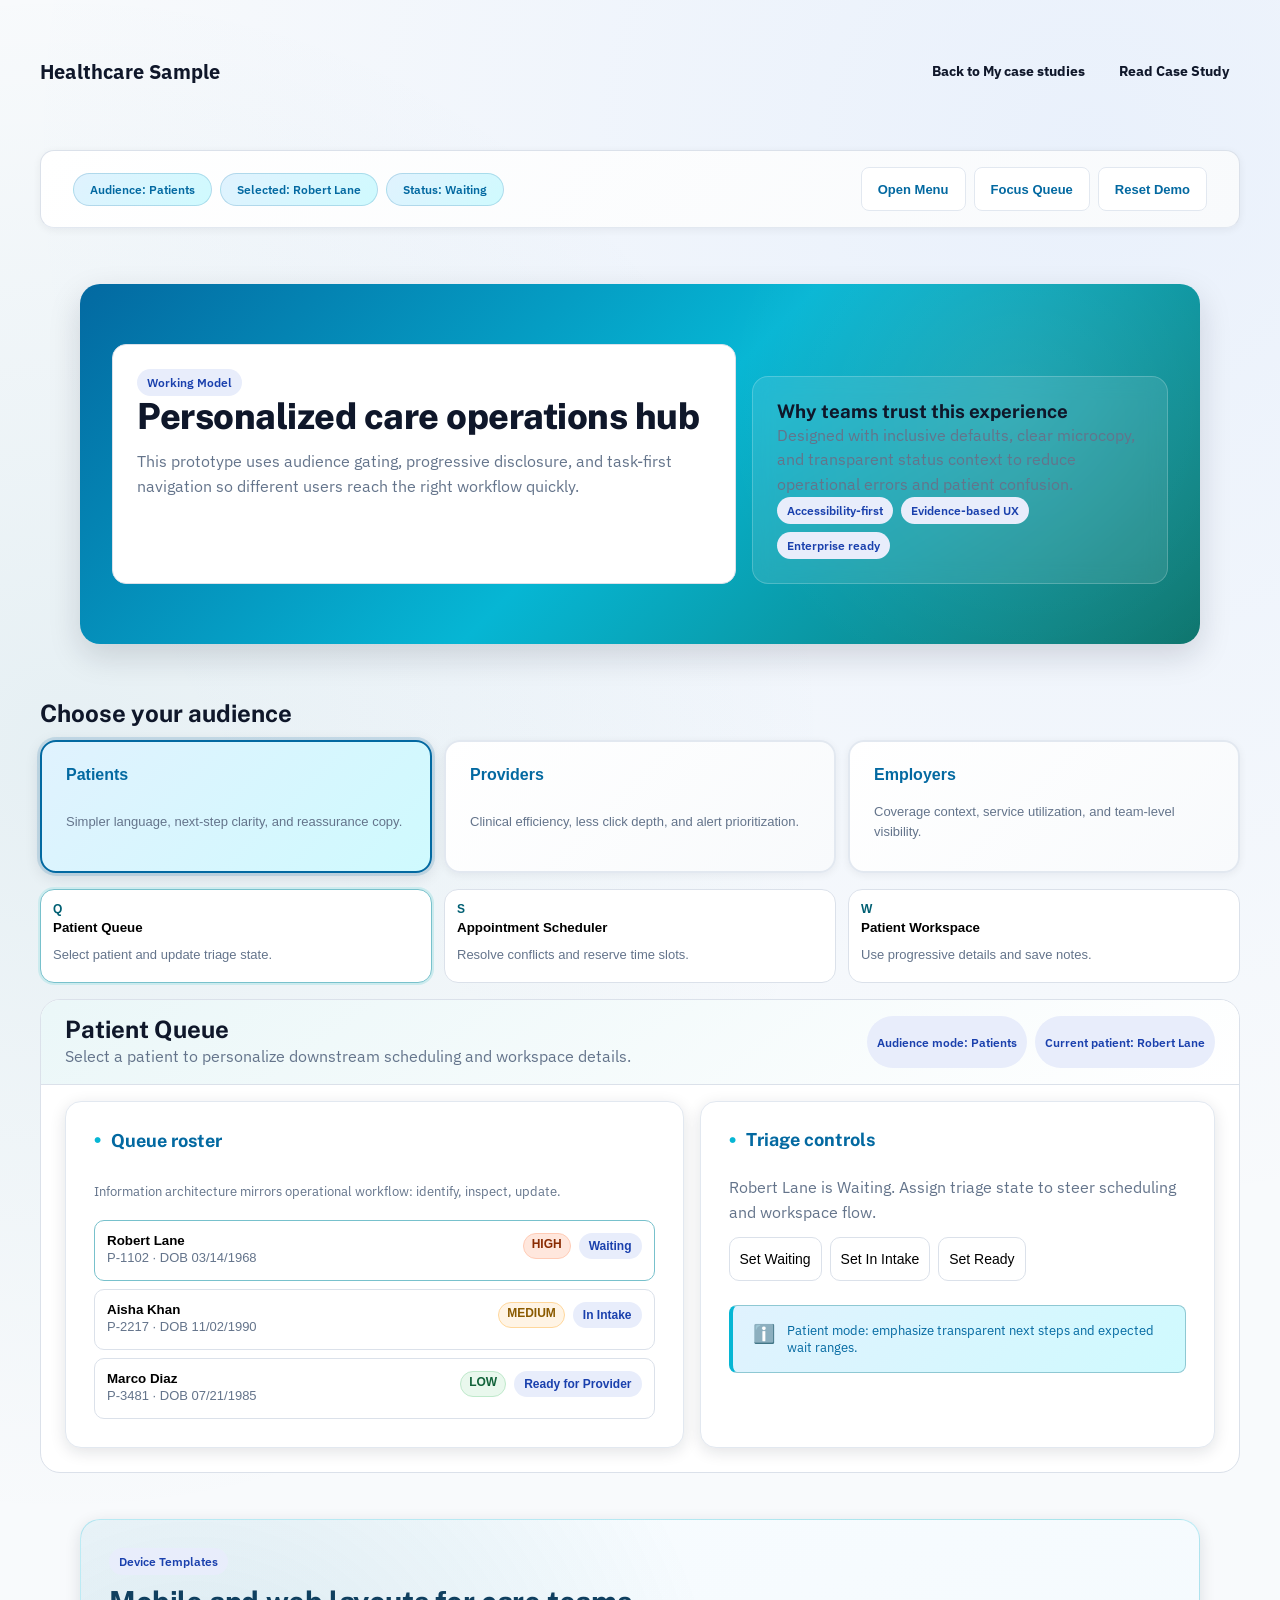
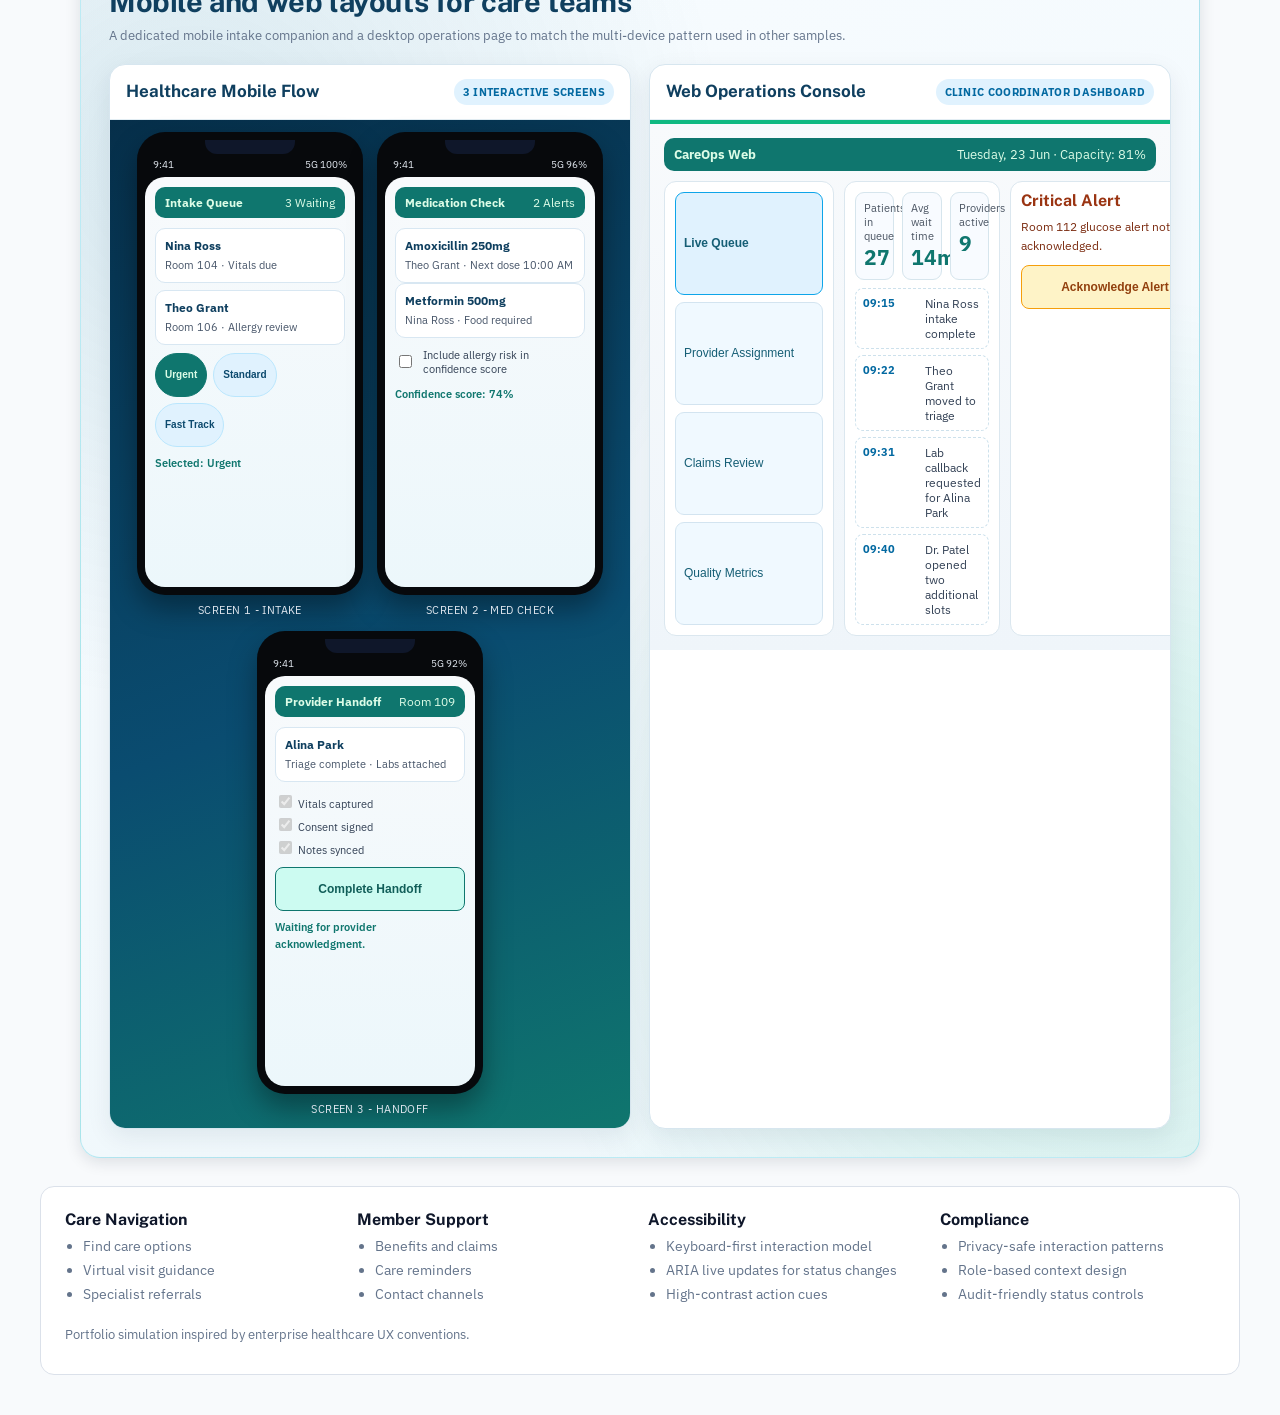
==== commit 5126b6bd: "Update sample-healthcare.html" ====
--- a/sample-healthcare.html
+++ b/sample-healthcare.html
@@ -193,6 +193,169 @@
               </article>
             </div>
           </section>
+        </div>
+      </section>
+
+      <section class="device-templates" aria-label="Healthcare mobile and web UI templates">
+        <div class="device-templates-head">
+          <span class="ui-pill">Device Templates</span>
+          <h2>Mobile and web layouts for care teams</h2>
+          <p class="microcopy">A dedicated mobile intake companion and a desktop operations page to match the multi-device pattern used in other samples.</p>
+        </div>
+
+        <div class="device-template-grid">
+          <article class="device-card mobile-card" aria-label="Mobile UI template">
+            <div class="device-card-head">
+              <h3>Healthcare Mobile Flow</h3>
+              <span class="device-badge">3 interactive screens</span>
+            </div>
+
+            <section class="hc-phone-stage" aria-label="Healthcare mobile screens">
+              <div class="hc-phone">
+                <div class="hc-phone-shell">
+                  <div class="hc-phone-notch"></div>
+                  <div class="hc-status-bar">
+                    <span>9:41</span>
+                    <span>5G 100%</span>
+                  </div>
+                  <div class="hc-screen">
+                    <header class="hc-topbar">
+                      <strong>Intake Queue</strong>
+                      <span>3 Waiting</span>
+                    </header>
+                    <div class="hc-card-list">
+                      <article class="hc-mini-card">
+                        <strong>Nina Ross</strong>
+                        <span>Room 104 · Vitals due</span>
+                      </article>
+                      <article class="hc-mini-card">
+                        <strong>Theo Grant</strong>
+                        <span>Room 106 · Allergy review</span>
+                      </article>
+                    </div>
+                    <div class="hc-chip-row">
+                      <button type="button" class="hc-chip is-active" data-triage="Urgent">Urgent</button>
+                      <button type="button" class="hc-chip" data-triage="Standard">Standard</button>
+                      <button type="button" class="hc-chip" data-triage="Fast Track">Fast Track</button>
+                    </div>
+                    <p class="hc-inline-note" id="hcTriageState">Selected: Urgent</p>
+                  </div>
+                </div>
+                <div class="hc-phone-label">Screen 1 - Intake</div>
+              </div>
+
+              <div class="hc-phone">
+                <div class="hc-phone-shell">
+                  <div class="hc-phone-notch"></div>
+                  <div class="hc-status-bar">
+                    <span>9:41</span>
+                    <span>5G 96%</span>
+                  </div>
+                  <div class="hc-screen">
+                    <header class="hc-topbar">
+                      <strong>Medication Check</strong>
+                      <span>2 Alerts</span>
+                    </header>
+                    <article class="hc-mini-card">
+                      <strong>Amoxicillin 250mg</strong>
+                      <span>Theo Grant · Next dose 10:00 AM</span>
+                    </article>
+                    <article class="hc-mini-card">
+                      <strong>Metformin 500mg</strong>
+                      <span>Nina Ross · Food required</span>
+                    </article>
+                    <label class="hc-toggle-row">
+                      <input type="checkbox" id="hcRiskToggle" />
+                      <span>Include allergy risk in confidence score</span>
+                    </label>
+                    <p class="hc-inline-note" id="hcRiskState">Confidence score: 74%</p>
+                  </div>
+                </div>
+                <div class="hc-phone-label">Screen 2 - Med Check</div>
+              </div>
+
+              <div class="hc-phone">
+                <div class="hc-phone-shell">
+                  <div class="hc-phone-notch"></div>
+                  <div class="hc-status-bar">
+                    <span>9:41</span>
+                    <span>5G 92%</span>
+                  </div>
+                  <div class="hc-screen">
+                    <header class="hc-topbar">
+                      <strong>Provider Handoff</strong>
+                      <span>Room 109</span>
+                    </header>
+                    <article class="hc-mini-card">
+                      <strong>Alina Park</strong>
+                      <span>Triage complete · Labs attached</span>
+                    </article>
+                    <div class="hc-check-list">
+                      <label><input type="checkbox" checked disabled /> Vitals captured</label>
+                      <label><input type="checkbox" checked disabled /> Consent signed</label>
+                      <label><input type="checkbox" checked disabled /> Notes synced</label>
+                    </div>
+                    <button type="button" class="hc-action-btn" id="hcHandoffBtn">Complete Handoff</button>
+                    <p class="hc-inline-note" id="hcHandoffState">Waiting for provider acknowledgment.</p>
+                  </div>
+                </div>
+                <div class="hc-phone-label">Screen 3 - Handoff</div>
+              </div>
+            </section>
+          </article>
+
+          <article class="device-card web-card" aria-label="Desktop web UI template">
+            <div class="device-card-head">
+              <h3>Web Operations Console</h3>
+              <span class="device-badge">Clinic coordinator dashboard</span>
+            </div>
+
+            <div class="web-shell">
+              <header class="web-topbar">
+                <strong>CareOps Web</strong>
+                <span>Tuesday, 23 Jun · Capacity: 81%</span>
+              </header>
+
+              <div class="web-layout">
+                <aside class="web-nav" aria-label="Desktop navigation">
+                  <button type="button" class="is-selected">Live Queue</button>
+                  <button type="button">Provider Assignment</button>
+                  <button type="button">Claims Review</button>
+                  <button type="button">Quality Metrics</button>
+                </aside>
+
+                <section class="web-main">
+                  <div class="web-kpi-grid">
+                    <article>
+                      <span>Patients in queue</span>
+                      <strong>27</strong>
+                    </article>
+                    <article>
+                      <span>Avg wait time</span>
+                      <strong>14m</strong>
+                    </article>
+                    <article>
+                      <span>Providers active</span>
+                      <strong>9</strong>
+                    </article>
+                  </div>
+
+                  <div class="web-timeline" aria-label="Web schedule timeline">
+                    <div><strong>09:15</strong><span>Nina Ross intake complete</span></div>
+                    <div><strong>09:22</strong><span>Theo Grant moved to triage</span></div>
+                    <div><strong>09:31</strong><span>Lab callback requested for Alina Park</span></div>
+                    <div><strong>09:40</strong><span>Dr. Patel opened two additional slots</span></div>
+                  </div>
+                </section>
+
+                <aside class="web-alert">
+                  <h4>Critical Alert</h4>
+                  <p id="webAlertState">Room 112 glucose alert not yet acknowledged.</p>
+                  <button type="button" id="webAckAlert">Acknowledge Alert</button>
+                </aside>
+              </div>
+            </div>
+          </article>
         </div>
       </section>
 
@@ -352,6 +515,14 @@
       const workspaceNote = document.getElementById('workspaceNote');
       const saveWorkspaceNote = document.getElementById('saveWorkspaceNote');
       const workspaceLive = document.getElementById('workspaceLive');
+      const triageButtons = Array.from(document.querySelectorAll('[data-triage]'));
+      const hcTriageState = document.getElementById('hcTriageState');
+      const hcRiskToggle = document.getElementById('hcRiskToggle');
+      const hcRiskState = document.getElementById('hcRiskState');
+      const hcHandoffBtn = document.getElementById('hcHandoffBtn');
+      const hcHandoffState = document.getElementById('hcHandoffState');
+      const webAckAlert = document.getElementById('webAckAlert');
+      const webAlertState = document.getElementById('webAlertState');
 
       function currentPatient() {
         return patients[selectedPatientIndex];
@@ -584,6 +755,38 @@
         workspaceLive.textContent = patient.note ? `Note saved for ${patient.name}.` : `Note cleared for ${patient.name}.`;
       });
 
+      triageButtons.forEach((button) => {
+        button.addEventListener('click', () => {
+          const selected = button.dataset.triage;
+          triageButtons.forEach((item) => item.classList.toggle('is-active', item === button));
+          if (hcTriageState) {
+            hcTriageState.textContent = `Selected: ${selected}`;
+          }
+        });
+      });
+
+      if (hcRiskToggle && hcRiskState) {
+        hcRiskToggle.addEventListener('change', () => {
+          hcRiskState.textContent = hcRiskToggle.checked ? 'Confidence score: 91%' : 'Confidence score: 74%';
+        });
+      }
+
+      if (hcHandoffBtn && hcHandoffState) {
+        hcHandoffBtn.addEventListener('click', () => {
+          hcHandoffState.textContent = 'Handoff completed and provider notified.';
+          hcHandoffBtn.textContent = 'Completed';
+          hcHandoffBtn.disabled = true;
+        });
+      }
+
+      if (webAckAlert && webAlertState) {
+        webAckAlert.addEventListener('click', () => {
+          webAlertState.textContent = 'Room 112 glucose alert acknowledged and escalated to on-call provider.';
+          webAckAlert.textContent = 'Acknowledged';
+          webAckAlert.disabled = true;
+        });
+      }
+
       setAudience('Patients');
       setSpoke('queue');
       updateAll();
@@ -666,6 +869,360 @@
       .anim-hc-fade { animation: hcFadeInUp .5s ease both; }
       .anim-hc-slide { animation: hcSlideInLeft .4s ease both; }
       .anim-hc-pulse { animation: hcPulseWait 2s infinite; }
+
+      /* ── MOBILE + WEB TEMPLATE SHOWCASE ── */
+      .device-templates {
+        margin: 30px 40px 12px;
+        padding: 28px;
+        border-radius: 20px;
+        background:
+          radial-gradient(circle at 10% 20%, rgba(14,116,144,.14) 0%, transparent 38%),
+          radial-gradient(circle at 92% 78%, rgba(16,185,129,.15) 0%, transparent 42%),
+          linear-gradient(160deg, #f8fcff 0%, #eef7fb 100%);
+        border: 1px solid rgba(6, 182, 212, .24);
+        box-shadow: var(--hc-shadow-md);
+      }
+
+      .device-templates-head h2 {
+        margin: 10px 0 8px;
+        color: #0f3f5f;
+        font-size: 29px;
+        letter-spacing: -.4px;
+      }
+
+      .device-template-grid {
+        margin-top: 18px;
+        display: grid;
+        grid-template-columns: 1fr 1fr;
+        gap: 18px;
+      }
+
+      .device-card {
+        border-radius: 16px;
+        background: white;
+        border: 1px solid #d7e6ef;
+        box-shadow: 0 8px 24px rgba(2, 44, 69, .08);
+        overflow: hidden;
+      }
+
+      .device-card-head {
+        padding: 14px 16px;
+        border-bottom: 1px solid #e2edf3;
+        display: flex;
+        justify-content: space-between;
+        gap: 10px;
+        align-items: center;
+      }
+
+      .device-card-head h3 {
+        margin: 0;
+        color: #0f3f5f;
+        font-size: 17px;
+      }
+
+      .device-badge {
+        font-size: 11px;
+        font-weight: 700;
+        letter-spacing: .3px;
+        text-transform: uppercase;
+        color: #0369a1;
+        background: #e0f2fe;
+        border-radius: 999px;
+        padding: 6px 9px;
+      }
+
+      .web-shell {
+        padding: 14px;
+      }
+
+      .hc-phone-stage {
+        display: flex;
+        gap: 14px;
+        justify-content: center;
+        align-items: flex-start;
+        flex-wrap: wrap;
+        padding: 12px;
+        background: linear-gradient(160deg, #062f4a 0%, #0a4c70 55%, #0f766e 100%);
+      }
+
+      .hc-phone {
+        display: flex;
+        flex-direction: column;
+        align-items: center;
+        gap: 8px;
+      }
+
+      .hc-phone-shell {
+        width: 210px;
+        min-height: 430px;
+        border-radius: 28px;
+        background: #07090c;
+        padding: 8px;
+        box-shadow: 0 14px 28px rgba(0, 0, 0, .35);
+      }
+
+      .hc-phone-notch {
+        width: 90px;
+        height: 14px;
+        border-radius: 0 0 12px 12px;
+        background: #0f172a;
+        margin: 0 auto 4px;
+      }
+
+      .hc-status-bar {
+        display: flex;
+        justify-content: space-between;
+        color: #e2e8f0;
+        font-size: 10px;
+        padding: 0 8px 6px;
+      }
+
+      .hc-screen {
+        border-radius: 20px;
+        background: linear-gradient(180deg, #f8fafc 0%, #ecf7fb 100%);
+        min-height: 390px;
+        padding: 10px;
+      }
+
+      .hc-topbar,
+      .web-topbar {
+        display: flex;
+        justify-content: space-between;
+        align-items: center;
+        border-radius: 10px;
+        padding: 8px 10px;
+        margin-bottom: 10px;
+      }
+
+      .hc-topbar {
+        background: #0f766e;
+        color: #dcfce7;
+        font-size: 12px;
+      }
+
+      .hc-card-list {
+        display: grid;
+        gap: 7px;
+        margin-bottom: 8px;
+      }
+
+      .hc-mini-card {
+        border: 1px solid #d8e7f2;
+        border-radius: 10px;
+        padding: 9px;
+        background: #ffffff;
+      }
+
+      .hc-mini-card strong {
+        display: block;
+        color: #0f3f5f;
+        font-size: 12px;
+      }
+
+      .hc-mini-card span {
+        color: #475569;
+        font-size: 11px;
+      }
+
+      .hc-chip-row {
+        display: flex;
+        flex-wrap: wrap;
+        gap: 6px;
+        margin-top: 8px;
+      }
+
+      .hc-chip {
+        border: 1px solid #bae6fd;
+        background: #e0f2fe;
+        color: #0c4a6e;
+        border-radius: 999px;
+        padding: 5px 9px;
+        font-size: 10px;
+        font-weight: 700;
+      }
+
+      .hc-chip.is-active {
+        background: #0f766e;
+        color: #dcfce7;
+        border-color: #0f766e;
+      }
+
+      .hc-toggle-row {
+        display: flex;
+        align-items: center;
+        gap: 8px;
+        font-size: 11px;
+        color: #334155;
+        margin: 10px 0;
+      }
+
+      .hc-check-list {
+        display: grid;
+        gap: 4px;
+        margin: 10px 0;
+      }
+
+      .hc-check-list label {
+        font-size: 11px;
+        color: #334155;
+      }
+
+      .hc-action-btn {
+        width: 100%;
+        border-radius: 8px;
+        border: 1px solid #0f766e;
+        background: #ccfbf1;
+        color: #115e59;
+        padding: 8px;
+        font-size: 12px;
+        font-weight: 700;
+      }
+
+      .hc-action-btn:disabled {
+        border-color: #86efac;
+        background: #dcfce7;
+        color: #166534;
+      }
+
+      .hc-inline-note {
+        margin: 8px 0 0;
+        font-size: 11px;
+        color: #0f766e;
+        font-weight: 600;
+      }
+
+      .hc-phone-label {
+        font-size: 11px;
+        color: #e2e8f0;
+        text-transform: uppercase;
+        letter-spacing: .4px;
+      }
+
+      .web-shell {
+        background: linear-gradient(180deg, #f8fafc 0%, #eff5fa 100%);
+        border-top: 4px solid #10b981;
+      }
+
+      .web-topbar {
+        background: #0f766e;
+        color: #dcfce7;
+        font-size: 13px;
+      }
+
+      .web-layout {
+        display: grid;
+        grid-template-columns: 170px 1fr 210px;
+        gap: 10px;
+      }
+
+      .web-nav,
+      .web-main,
+      .web-alert {
+        background: white;
+        border: 1px solid #dbe7ef;
+        border-radius: 12px;
+        padding: 10px;
+      }
+
+      .web-nav {
+        display: grid;
+        gap: 7px;
+      }
+
+      .web-nav button {
+        border: 1px solid #d3e4f0;
+        border-radius: 9px;
+        padding: 8px;
+        text-align: left;
+        font-size: 12px;
+        color: #155e75;
+        background: #f0f9ff;
+      }
+
+      .web-nav button.is-selected {
+        border-color: #0ea5e9;
+        background: #e0f2fe;
+        font-weight: 700;
+      }
+
+      .web-kpi-grid {
+        display: grid;
+        grid-template-columns: repeat(3, minmax(0, 1fr));
+        gap: 8px;
+        margin-bottom: 8px;
+      }
+
+      .web-kpi-grid article {
+        border-radius: 9px;
+        padding: 8px;
+        border: 1px solid #d6e5ed;
+        background: #f8fbff;
+      }
+
+      .web-kpi-grid span {
+        display: block;
+        font-size: 11px;
+        color: #4b5563;
+      }
+
+      .web-kpi-grid strong {
+        color: #0f766e;
+        font-size: 21px;
+      }
+
+      .web-timeline {
+        display: grid;
+        gap: 6px;
+      }
+
+      .web-timeline div {
+        display: grid;
+        grid-template-columns: 54px 1fr;
+        gap: 8px;
+        align-items: start;
+        border: 1px dashed #cde1ec;
+        border-radius: 8px;
+        padding: 7px;
+      }
+
+      .web-timeline strong {
+        color: #0369a1;
+        font-size: 11px;
+      }
+
+      .web-timeline span {
+        font-size: 12px;
+        color: #334155;
+      }
+
+      .web-alert h4 {
+        margin: 0 0 8px;
+        color: #9a3412;
+      }
+
+      .web-alert p {
+        margin: 0 0 10px;
+        font-size: 12px;
+        color: #7c2d12;
+      }
+
+      .web-alert button {
+        width: 100%;
+        border-radius: 8px;
+        border: 1px solid #f59e0b;
+        background: #fef3c7;
+        color: #92400e;
+        padding: 8px;
+        font-size: 12px;
+        font-weight: 700;
+      }
+
+      .web-alert button:disabled {
+        border-color: #86efac;
+        background: #dcfce7;
+        color: #166534;
+        cursor: default;
+      }
 
       /* ── HERO SECTION PREMIUM REDESIGN ── */
       .hero-z {
@@ -1115,6 +1672,19 @@
           margin: 20px;
         }
 
+        .device-templates {
+          margin: 20px;
+          padding: 18px;
+        }
+
+        .device-template-grid {
+          grid-template-columns: 1fr;
+        }
+
+        .web-layout {
+          grid-template-columns: 1fr;
+        }
+
         .mega-grid {
           grid-template-columns: 1fr;
           gap: 20px;
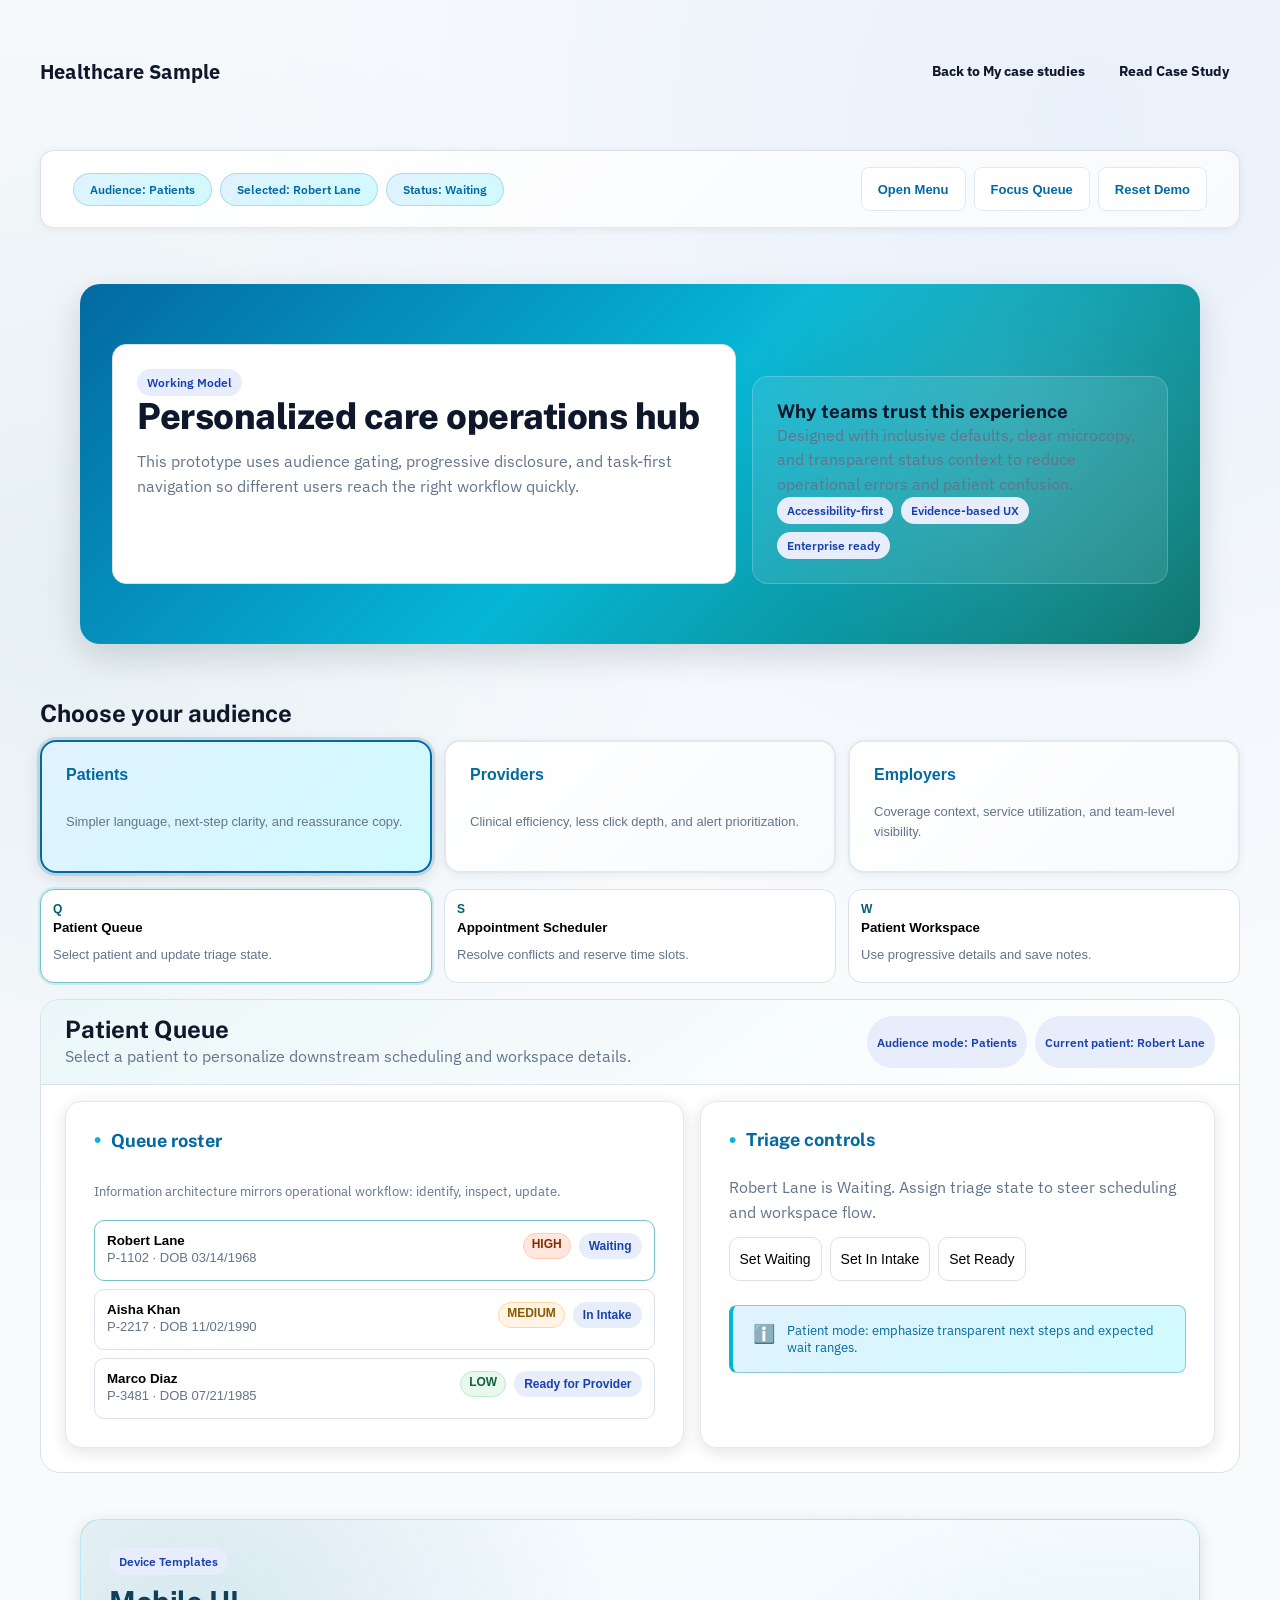
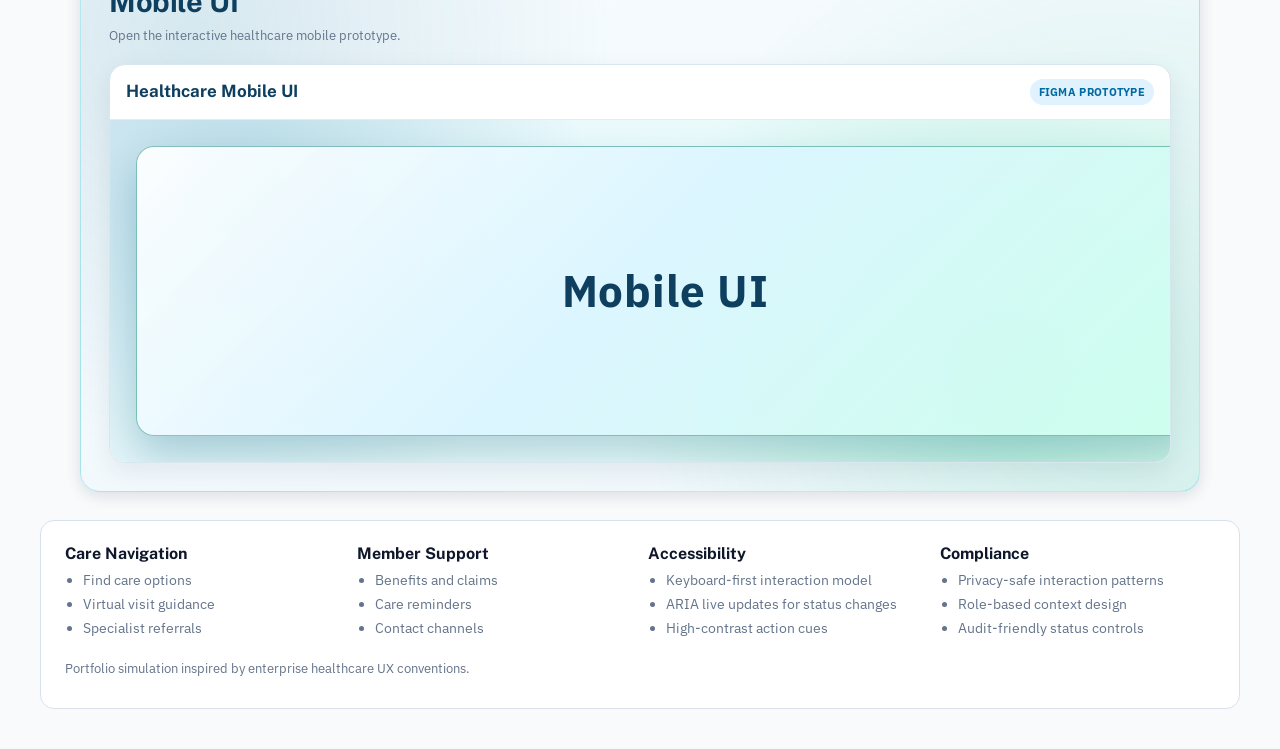
==== commit 2ebea7ad: "Refine healthcare mobile UI section and remove web console" ====
--- a/sample-healthcare.html
+++ b/sample-healthcare.html
@@ -199,161 +199,27 @@
       <section class="device-templates" aria-label="Healthcare mobile and web UI templates">
         <div class="device-templates-head">
           <span class="ui-pill">Device Templates</span>
-          <h2>Mobile and web layouts for care teams</h2>
-          <p class="microcopy">A dedicated mobile intake companion and a desktop operations page to match the multi-device pattern used in other samples.</p>
+          <h2>Mobile UI</h2>
+          <p class="microcopy">Open the interactive healthcare mobile prototype.</p>
         </div>
 
         <div class="device-template-grid">
           <article class="device-card mobile-card" aria-label="Mobile UI template">
             <div class="device-card-head">
-              <h3>Healthcare Mobile Flow</h3>
-              <span class="device-badge">3 interactive screens</span>
+              <h3>Healthcare Mobile UI</h3>
+              <span class="device-badge">Figma prototype</span>
             </div>
 
-            <section class="hc-phone-stage" aria-label="Healthcare mobile screens">
-              <div class="hc-phone">
-                <div class="hc-phone-shell">
-                  <div class="hc-phone-notch"></div>
-                  <div class="hc-status-bar">
-                    <span>9:41</span>
-                    <span>5G 100%</span>
-                  </div>
-                  <div class="hc-screen">
-                    <header class="hc-topbar">
-                      <strong>Intake Queue</strong>
-                      <span>3 Waiting</span>
-                    </header>
-                    <div class="hc-card-list">
-                      <article class="hc-mini-card">
-                        <strong>Nina Ross</strong>
-                        <span>Room 104 · Vitals due</span>
-                      </article>
-                      <article class="hc-mini-card">
-                        <strong>Theo Grant</strong>
-                        <span>Room 106 · Allergy review</span>
-                      </article>
-                    </div>
-                    <div class="hc-chip-row">
-                      <button type="button" class="hc-chip is-active" data-triage="Urgent">Urgent</button>
-                      <button type="button" class="hc-chip" data-triage="Standard">Standard</button>
-                      <button type="button" class="hc-chip" data-triage="Fast Track">Fast Track</button>
-                    </div>
-                    <p class="hc-inline-note" id="hcTriageState">Selected: Urgent</p>
-                  </div>
-                </div>
-                <div class="hc-phone-label">Screen 1 - Intake</div>
-              </div>
-
-              <div class="hc-phone">
-                <div class="hc-phone-shell">
-                  <div class="hc-phone-notch"></div>
-                  <div class="hc-status-bar">
-                    <span>9:41</span>
-                    <span>5G 96%</span>
-                  </div>
-                  <div class="hc-screen">
-                    <header class="hc-topbar">
-                      <strong>Medication Check</strong>
-                      <span>2 Alerts</span>
-                    </header>
-                    <article class="hc-mini-card">
-                      <strong>Amoxicillin 250mg</strong>
-                      <span>Theo Grant · Next dose 10:00 AM</span>
-                    </article>
-                    <article class="hc-mini-card">
-                      <strong>Metformin 500mg</strong>
-                      <span>Nina Ross · Food required</span>
-                    </article>
-                    <label class="hc-toggle-row">
-                      <input type="checkbox" id="hcRiskToggle" />
-                      <span>Include allergy risk in confidence score</span>
-                    </label>
-                    <p class="hc-inline-note" id="hcRiskState">Confidence score: 74%</p>
-                  </div>
-                </div>
-                <div class="hc-phone-label">Screen 2 - Med Check</div>
-              </div>
-
-              <div class="hc-phone">
-                <div class="hc-phone-shell">
-                  <div class="hc-phone-notch"></div>
-                  <div class="hc-status-bar">
-                    <span>9:41</span>
-                    <span>5G 92%</span>
-                  </div>
-                  <div class="hc-screen">
-                    <header class="hc-topbar">
-                      <strong>Provider Handoff</strong>
-                      <span>Room 109</span>
-                    </header>
-                    <article class="hc-mini-card">
-                      <strong>Alina Park</strong>
-                      <span>Triage complete · Labs attached</span>
-                    </article>
-                    <div class="hc-check-list">
-                      <label><input type="checkbox" checked disabled /> Vitals captured</label>
-                      <label><input type="checkbox" checked disabled /> Consent signed</label>
-                      <label><input type="checkbox" checked disabled /> Notes synced</label>
-                    </div>
-                    <button type="button" class="hc-action-btn" id="hcHandoffBtn">Complete Handoff</button>
-                    <p class="hc-inline-note" id="hcHandoffState">Waiting for provider acknowledgment.</p>
-                  </div>
-                </div>
-                <div class="hc-phone-label">Screen 3 - Handoff</div>
-              </div>
-            </section>
-          </article>
-
-          <article class="device-card web-card" aria-label="Desktop web UI template">
-            <div class="device-card-head">
-              <h3>Web Operations Console</h3>
-              <span class="device-badge">Clinic coordinator dashboard</span>
-            </div>
-
-            <div class="web-shell">
-              <header class="web-topbar">
-                <strong>CareOps Web</strong>
-                <span>Tuesday, 23 Jun · Capacity: 81%</span>
-              </header>
-
-              <div class="web-layout">
-                <aside class="web-nav" aria-label="Desktop navigation">
-                  <button type="button" class="is-selected">Live Queue</button>
-                  <button type="button">Provider Assignment</button>
-                  <button type="button">Claims Review</button>
-                  <button type="button">Quality Metrics</button>
-                </aside>
-
-                <section class="web-main">
-                  <div class="web-kpi-grid">
-                    <article>
-                      <span>Patients in queue</span>
-                      <strong>27</strong>
-                    </article>
-                    <article>
-                      <span>Avg wait time</span>
-                      <strong>14m</strong>
-                    </article>
-                    <article>
-                      <span>Providers active</span>
-                      <strong>9</strong>
-                    </article>
-                  </div>
-
-                  <div class="web-timeline" aria-label="Web schedule timeline">
-                    <div><strong>09:15</strong><span>Nina Ross intake complete</span></div>
-                    <div><strong>09:22</strong><span>Theo Grant moved to triage</span></div>
-                    <div><strong>09:31</strong><span>Lab callback requested for Alina Park</span></div>
-                    <div><strong>09:40</strong><span>Dr. Patel opened two additional slots</span></div>
-                  </div>
-                </section>
-
-                <aside class="web-alert">
-                  <h4>Critical Alert</h4>
-                  <p id="webAlertState">Room 112 glucose alert not yet acknowledged.</p>
-                  <button type="button" id="webAckAlert">Acknowledge Alert</button>
-                </aside>
-              </div>
+            <div class="mobile-ui-link-wrap">
+              <a
+                class="mobile-ui-link"
+                href="https://banjo-thud-73129812.figma.site/"
+                target="_blank"
+                rel="noopener noreferrer"
+                aria-label="Open Healthcare mobile UI prototype"
+              >
+                Mobile UI
+              </a>
             </div>
           </article>
         </div>
@@ -893,7 +759,7 @@
       .device-template-grid {
         margin-top: 18px;
         display: grid;
-        grid-template-columns: 1fr 1fr;
+        grid-template-columns: 1fr;
         gap: 18px;
       }
 
@@ -929,6 +795,48 @@
         background: #e0f2fe;
         border-radius: 999px;
         padding: 6px 9px;
+      }
+
+      .mobile-ui-link-wrap {
+        padding: 26px;
+        background:
+          radial-gradient(circle at 12% 20%, rgba(14, 116, 144, .22) 0%, transparent 36%),
+          radial-gradient(circle at 85% 76%, rgba(16, 185, 129, .24) 0%, transparent 42%),
+          linear-gradient(145deg, #e8f7ff 0%, #ecfff6 100%);
+      }
+
+      .mobile-ui-link {
+        display: flex;
+        align-items: center;
+        justify-content: center;
+        width: 100%;
+        min-height: 240px;
+        border-radius: 18px;
+        border: 1px solid rgba(15, 118, 110, .45);
+        background:
+          linear-gradient(135deg, rgba(255,255,255,.92) 0%, rgba(219, 245, 255, .94) 45%, rgba(205, 255, 237, .94) 100%);
+        color: #0f3f5f;
+        padding: 24px;
+        font-size: clamp(22px, 5vw, 44px);
+        font-weight: 700;
+        letter-spacing: .02em;
+        box-shadow: 0 20px 38px rgba(6, 90, 120, .24);
+        text-decoration: none;
+        transition: transform .22s ease, box-shadow .22s ease, background .22s ease;
+      }
+
+      .mobile-ui-link:hover,
+      .mobile-ui-link:focus-visible {
+        background:
+          linear-gradient(135deg, rgba(255,255,255,.97) 0%, rgba(198, 240, 255, .98) 52%, rgba(179, 255, 225, .98) 100%);
+        border-color: rgba(15, 118, 110, .72);
+        box-shadow: 0 24px 44px rgba(6, 90, 120, .3);
+        transform: translateY(-3px);
+      }
+
+      .mobile-ui-link:focus-visible {
+        outline: 3px solid rgba(14, 116, 144, .55);
+        outline-offset: 2px;
       }
 
       .web-shell {
